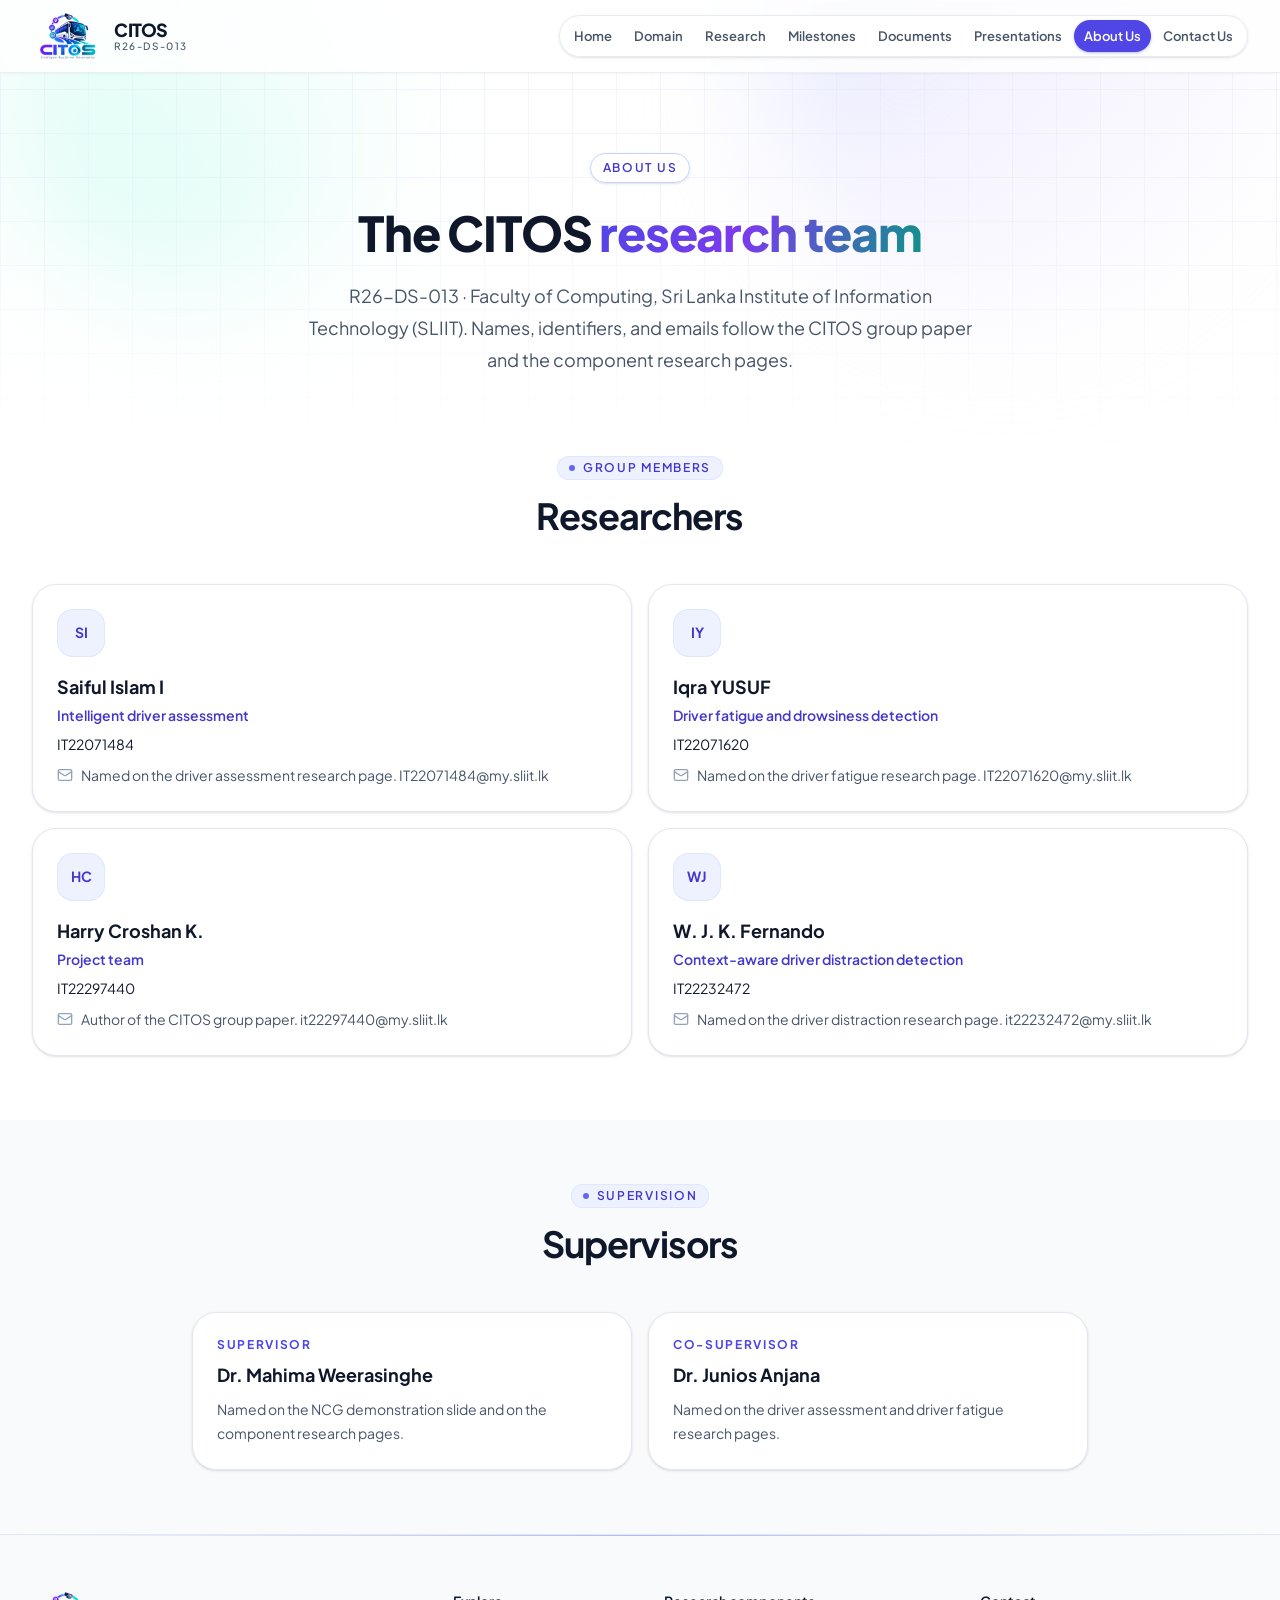
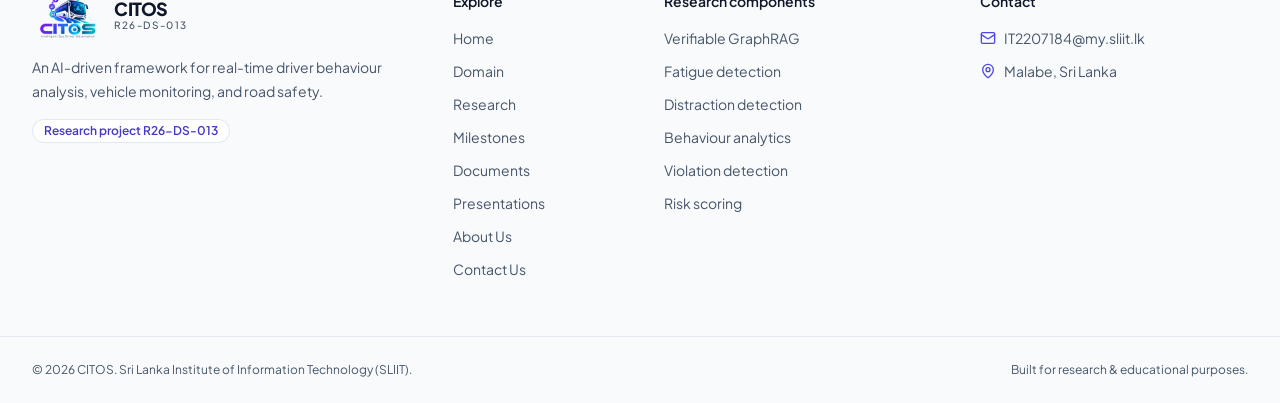
==== about.html @ db0ef795 "first commit" ====
<!doctype html>
<html lang="en">
<head>
  <meta charset="utf-8">
  <meta name="viewport" content="width=device-width, initial-scale=1">
  <title>About Us · CITOS</title>
  <meta name="description" content="The CITOS research team and supervisors at SLIIT Faculty of Computing.">
  <meta name="keywords" content="driver monitoring, GraphRAG, fatigue detection, driver distraction, traffic violation detection, road safety, Sri Lanka, SLIIT research">
  <meta property="og:title" content="CITOS">
  <meta property="og:description" content="An AI-driven framework for real-time driver behaviour analysis, vehicle monitoring, and road safety.">
  <meta property="og:type" content="website">
  <link rel="icon" href="assets/images/logo.svg" type="image/svg+xml">
  <link rel="apple-touch-icon" href="assets/images/logo.png">
  <link rel="preconnect" href="https://fonts.googleapis.com">
  <link rel="preconnect" href="https://fonts.gstatic.com" crossorigin>
  <link rel="stylesheet" href="https://fonts.googleapis.com/css2?family=Geist+Mono:wght@400;500&amp;family=Plus+Jakarta+Sans:wght@400;500;600;700;800&amp;display=swap">
  <link rel="stylesheet" href="css/styles.css">
</head>
<body>
<a href="#main" class="skip-link">Skip to content</a>
<header class="site-header">
  <div class="container site-header__bar">
    <a href="index.html" class="logo" aria-label="CITOS home">
      <img src="assets/images/logo.png" alt="" width="72" height="48">
      <span class="logo__text">
        <span class="logo__name">CITOS</span>
        <span class="logo__tagline">R26-DS-013</span>
      </span>
    </a>
    <nav aria-label="Primary">
      <ul class="nav-pills"><li><a href="index.html">Home</a></li><li><a href="domain.html">Domain</a></li><li><a href="research.html">Research</a></li><li><a href="milestones.html">Milestones</a></li><li><a href="documents.html">Documents</a></li><li><a href="presentations.html">Presentations</a></li><li><a href="about.html" aria-current="page">About Us</a></li><li><a href="contact.html">Contact Us</a></li></ul>
    </nav>
    <button type="button" class="menu-toggle" popovertarget="mobile-nav" aria-controls="mobile-nav" aria-label="Toggle menu">
      <svg class="icon icon-open" xmlns="http://www.w3.org/2000/svg" viewBox="0 0 24 24" fill="none" stroke="currentColor" stroke-width="2" stroke-linecap="round" stroke-linejoin="round" aria-hidden="true"><path d="M4 5h16"/><path d="M4 12h16"/><path d="M4 19h16"/></svg><svg class="icon icon-close" xmlns="http://www.w3.org/2000/svg" viewBox="0 0 24 24" fill="none" stroke="currentColor" stroke-width="2" stroke-linecap="round" stroke-linejoin="round" aria-hidden="true"><path d="M18 6 6 18"/><path d="m6 6 12 12"/></svg>
    </button>
  </div>
  <nav id="mobile-nav" class="mobile-nav" popover aria-label="Mobile">
    <ul class="container"><li><a href="index.html">Home</a></li><li><a href="domain.html">Domain</a></li><li><a href="research.html">Research</a></li><li><a href="milestones.html">Milestones</a></li><li><a href="documents.html">Documents</a></li><li><a href="presentations.html">Presentations</a></li><li><a href="about.html" aria-current="page">About Us</a></li><li><a href="contact.html">Contact Us</a></li></ul>
  </nav>
</header>
<main id="main">
<section class="page-hero">
  <div class="decor decor--fill bg-grid mask-fade-b"></div>
  <div class="decor blob page-hero__blob-right"></div>
  <div class="decor blob page-hero__blob-left"></div>
  <div class="page-hero__inner">
    <span class="badge badge--caps">About us</span>
    <h1>The CITOS <span class="text-gradient">research team</span></h1>
    <p>R26-DS-013 · Faculty of Computing, Sri Lanka Institute of Information Technology (SLIIT). Names, identifiers, and emails follow the CITOS group paper and the component research pages.</p>
    
  </div>
</section>

<section class="pb-16">
  <div class="container">
    <div class="section-heading section-heading--center"><span class="eyebrow">Group members</span><h2>Researchers</h2></div>
    <ul class="grid mt-12" style="--sm: 2; --gap: 1rem"><li class="card member lift">
          <span class="member__initials">SI</span>
          <h2 class="title-lg mt-4">Saiful Islam I</h2>
          <p class="member__role">Intelligent driver assessment</p>
          <p class="member__id">IT22071484</p>
          <p class="member__note"><svg class="icon" xmlns="http://www.w3.org/2000/svg" viewBox="0 0 24 24" fill="none" stroke="currentColor" stroke-width="2" stroke-linecap="round" stroke-linejoin="round" aria-hidden="true"><path d="m22 7-8.991 5.727a2 2 0 0 1-2.009 0L2 7"/><rect x="2" y="4" width="20" height="16" rx="2"/></svg><span>Named on the driver assessment research page. IT22071484@my.sliit.lk</span></p>
        </li><li class="card member lift">
          <span class="member__initials">IY</span>
          <h2 class="title-lg mt-4">Iqra YUSUF</h2>
          <p class="member__role">Driver fatigue and drowsiness detection</p>
          <p class="member__id">IT22071620</p>
          <p class="member__note"><svg class="icon" xmlns="http://www.w3.org/2000/svg" viewBox="0 0 24 24" fill="none" stroke="currentColor" stroke-width="2" stroke-linecap="round" stroke-linejoin="round" aria-hidden="true"><path d="m22 7-8.991 5.727a2 2 0 0 1-2.009 0L2 7"/><rect x="2" y="4" width="20" height="16" rx="2"/></svg><span>Named on the driver fatigue research page. IT22071620@my.sliit.lk</span></p>
        </li><li class="card member lift">
          <span class="member__initials">HC</span>
          <h2 class="title-lg mt-4">Harry Croshan K.</h2>
          <p class="member__role">Project team</p>
          <p class="member__id">IT22297440</p>
          <p class="member__note"><svg class="icon" xmlns="http://www.w3.org/2000/svg" viewBox="0 0 24 24" fill="none" stroke="currentColor" stroke-width="2" stroke-linecap="round" stroke-linejoin="round" aria-hidden="true"><path d="m22 7-8.991 5.727a2 2 0 0 1-2.009 0L2 7"/><rect x="2" y="4" width="20" height="16" rx="2"/></svg><span>Author of the CITOS group paper. it22297440@my.sliit.lk</span></p>
        </li><li class="card member lift">
          <span class="member__initials">WJ</span>
          <h2 class="title-lg mt-4">W. J. K. Fernando</h2>
          <p class="member__role">Context-aware driver distraction detection</p>
          <p class="member__id">IT22232472</p>
          <p class="member__note"><svg class="icon" xmlns="http://www.w3.org/2000/svg" viewBox="0 0 24 24" fill="none" stroke="currentColor" stroke-width="2" stroke-linecap="round" stroke-linejoin="round" aria-hidden="true"><path d="m22 7-8.991 5.727a2 2 0 0 1-2.009 0L2 7"/><rect x="2" y="4" width="20" height="16" rx="2"/></svg><span>Named on the driver distraction research page. it22232472@my.sliit.lk</span></p>
        </li></ul>
  </div>
</section>

<section class="section--sm section--surface">
  <div class="container">
    <div class="section-heading section-heading--center"><span class="eyebrow">Supervision</span><h2>Supervisors</h2></div>
    <ul class="grid mt-12" style="--md: 2; --gap: 1rem; max-inline-size: 56rem; margin-inline: auto"><li class="card lift" style="--pad: 1.5rem">
          <p class="overline">Supervisor</p>
          <h2 class="title-lg mt-2">Dr. Mahima Weerasinghe</h2>
          <p class="card__text">Named on the NCG demonstration slide and on the component research pages.</p>
        </li><li class="card lift" style="--pad: 1.5rem">
          <p class="overline">Co-supervisor</p>
          <h2 class="title-lg mt-2">Dr. Junios Anjana</h2>
          <p class="card__text">Named on the driver assessment and driver fatigue research pages.</p>
        </li></ul>
  </div>
</section>
</main>
<footer class="site-footer">
  <div class="container grid site-footer__grid" style="--md: 12">
    <div class="site-footer__about" style="--span-md: 4">
      <a href="index.html" class="logo" aria-label="CITOS home">
      <img src="assets/images/logo.png" alt="" width="72" height="48">
      <span class="logo__text">
        <span class="logo__name">CITOS</span>
        <span class="logo__tagline">R26-DS-013</span>
      </span>
    </a>
      <p>An AI-driven framework for real-time driver behaviour analysis, vehicle monitoring, and road safety.</p>
      <p class="project-tag">Research project R26-DS-013</p>
    </div>
    <div style="--span-md: 2">
      <h3>Explore</h3>
      <ul class="footer-links"><li><a href="index.html">Home</a></li><li><a href="domain.html">Domain</a></li><li><a href="research.html">Research</a></li><li><a href="milestones.html">Milestones</a></li><li><a href="documents.html">Documents</a></li><li><a href="presentations.html">Presentations</a></li><li><a href="about.html">About Us</a></li><li><a href="contact.html">Contact Us</a></li></ul>
    </div>
    <div style="--span-md: 3">
      <h3>Research components</h3>
      <ul class="footer-links"><li><a href="research.html#graphrag">Verifiable GraphRAG</a></li><li><a href="research.html#fatigue">Fatigue detection</a></li><li><a href="research.html#distraction">Distraction detection</a></li><li><a href="research.html#behaviour">Behaviour analytics</a></li><li><a href="research.html#traffic">Violation detection</a></li><li><a href="research.html#scoring">Risk scoring</a></li></ul>
    </div>
    <div style="--span-md: 3">
      <h3>Contact</h3>
      <ul class="footer-links">
        <li><svg class="icon" xmlns="http://www.w3.org/2000/svg" viewBox="0 0 24 24" fill="none" stroke="currentColor" stroke-width="2" stroke-linecap="round" stroke-linejoin="round" aria-hidden="true"><path d="m22 7-8.991 5.727a2 2 0 0 1-2.009 0L2 7"/><rect x="2" y="4" width="20" height="16" rx="2"/></svg><a href="mailto:IT2207184@my.sliit.lk">IT2207184@my.sliit.lk</a></li>
        <li><svg class="icon" xmlns="http://www.w3.org/2000/svg" viewBox="0 0 24 24" fill="none" stroke="currentColor" stroke-width="2" stroke-linecap="round" stroke-linejoin="round" aria-hidden="true"><path d="M20 10c0 4.993-5.539 10.193-7.399 11.799a1 1 0 0 1-1.202 0C9.539 20.193 4 14.993 4 10a8 8 0 0 1 16 0"/><circle cx="12" cy="10" r="3"/></svg><span>Malabe, Sri Lanka</span></li>
      </ul>
    </div>
  </div>
  <div class="site-footer__bottom">
    <div class="container">
      <p>© 2026 CITOS. Sri Lanka Institute of Information Technology (SLIIT).</p>
      <p>Built for research &amp; educational purposes.</p>
    </div>
  </div>
</footer>
</body>
</html>
---- css/styles.css ----
/*
 * CITOS — static site stylesheet.
 *
 * Plain modern CSS, no framework and no JavaScript:
 *   - cascade layers (@layer) keep reset, base, layout, components and utilities in order
 *   - design tokens live in custom properties on :root
 *   - native CSS nesting, :has(), :user-invalid, range media queries
 *   - the mobile menu is an HTML popover, the sticky header reacts to scrolling
 *     with a scroll-driven animation (animation-timeline: scroll())
 */

@layer reset, tokens, base, layout, components, utilities;

/*
 * Layout knobs set inline (style="--lg: 3"). Registered as non-inheriting so a
 * nested grid never picks up its parent's column count or span.
 */
@property --cols { syntax: "*"; inherits: false; }
@property --sm { syntax: "*"; inherits: false; }
@property --md { syntax: "*"; inherits: false; }
@property --lg { syntax: "*"; inherits: false; }
@property --span-md { syntax: "*"; inherits: false; }
@property --span-lg { syntax: "*"; inherits: false; }
@property --gap { syntax: "*"; inherits: false; }
@property --pad { syntax: "*"; inherits: false; }

/* ───────────────────────────── Reset ───────────────────────────── */
@layer reset {
  *,
  *::before,
  *::after {
    box-sizing: border-box;
    margin: 0;
    padding: 0;
    border: 0 solid;
  }

  html {
    -webkit-text-size-adjust: 100%;
    text-size-adjust: 100%;
    tab-size: 4;
  }

  img,
  svg,
  video {
    display: block;
    max-inline-size: 100%;
  }

  img {
    block-size: auto;
  }

  input,
  textarea,
  button,
  select {
    font: inherit;
    color: inherit;
    background: transparent;
  }

  button {
    cursor: pointer;
  }

  a {
    color: inherit;
    text-decoration: inherit;
  }

  ol,
  ul {
    list-style: none;
  }

  table {
    border-collapse: collapse;
  }

  h1,
  h2,
  h3,
  h4,
  h5,
  h6 {
    font-size: inherit;
    font-weight: inherit;
  }

  h1,
  h2,
  h3,
  h4,
  h5,
  h6,
  p {
    overflow-wrap: break-word;
  }

  b,
  strong {
    font-weight: 700;
  }
}

/* ───────────────────────────── Design tokens ───────────────────────────── */
@layer tokens {
  :root {
    color-scheme: light;

    --font-sans: "Plus Jakarta Sans", ui-sans-serif, system-ui, sans-serif;
    --font-mono: "Geist Mono", ui-monospace, SFMono-Regular, Menlo, monospace;

    /* Indigo primary */
    --brand-50: #eef2ff;
    --brand-100: #e0e7ff;
    --brand-200: #c7d2fe;
    --brand-300: #a5b4fc;
    --brand-400: #818cf8;
    --brand-500: #6366f1;
    --brand-600: #4f46e5;
    --brand-700: #4338ca;
    --brand-800: #3730a3;
    --brand-900: #312e81;

    /* Teal accent */
    --accent-50: #f0fdfa;
    --accent-100: #ccfbf1;
    --accent-200: #99f6e4;
    --accent-300: #5eead4;
    --accent-400: #2dd4bf;
    --accent-500: #14b8a6;
    --accent-600: #0d9488;
    --accent-700: #0f766e;

    --violet-50: #f5f3ff;
    --violet-100: #ede9fe;
    --violet-200: #ddd6fe;
    --violet-300: #c4b5fd;
    --violet-400: #a78bfa;
    --violet-500: #8b5cf6;
    --violet-600: #7c3aed;
    --violet-700: #6d28d9;

    --sky-50: #f0f9ff;
    --sky-100: #e0f2fe;
    --sky-200: #bae6fd;
    --sky-300: #7dd3fc;
    --sky-400: #38bdf8;
    --sky-700: #0369a1;

    --amber-50: #fffbeb;
    --amber-100: #fef3c7;
    --amber-200: #fde68a;
    --amber-300: #fcd34d;
    --amber-400: #fbbf24;
    --amber-500: #f59e0b;
    --amber-600: #d97706;
    --amber-700: #b45309;
    --amber-800: #92400e;
    --amber-900: #78350f;

    --rose-50: #fff1f2;
    --rose-100: #ffe4e6;
    --rose-200: #fecdd3;
    --rose-300: #fda4af;
    --rose-400: #fb7185;
    --rose-500: #f43f5e;
    --rose-600: #e11d48;
    --rose-700: #be123c;
    --rose-800: #9f1239;

    --emerald-50: #ecfdf5;
    --emerald-100: #d1fae5;
    --emerald-200: #a7f3d0;
    --emerald-500: #10b981;
    --emerald-600: #059669;
    --emerald-700: #047857;

    --slate-50: #f8fafc;
    --slate-100: #f1f5f9;
    --slate-200: #e2e8f0;
    --slate-300: #cbd5e1;
    --slate-400: #94a3b8;
    --slate-600: #475569;
    --slate-700: #334155;
    --slate-900: #0f172a;

    --ink: #0f172a;
    --muted: #475569;
    --surface: #f8fafc;
    --white: #ffffff;

    --gradient-text: linear-gradient(110deg, #4f46e5 0%, #7c3aed 45%, #0d9488 100%);
    --gradient-brand: linear-gradient(to bottom right, var(--brand-600), var(--violet-600));

    --radius-sm: 0.25rem;
    --radius-lg: 0.5rem;
    --radius-xl: 0.75rem;
    --radius-2xl: 1rem;
    --radius-3xl: 1.5rem;
    --radius-full: 9999px;

    --shadow-sm: 0 1px 3px 0 rgb(0 0 0 / 0.1), 0 1px 2px -1px rgb(0 0 0 / 0.1);
    --shadow-md: 0 4px 6px -1px rgb(0 0 0 / 0.1), 0 2px 4px -2px rgb(0 0 0 / 0.1);
    --shadow-lg: 0 10px 15px -3px rgb(0 0 0 / 0.1), 0 4px 6px -4px rgb(0 0 0 / 0.1);
    --shadow-xl: 0 20px 25px -5px rgb(0 0 0 / 0.1), 0 8px 10px -6px rgb(0 0 0 / 0.1);
    --shadow-brand: 0 10px 15px -3px rgb(79 70 229 / 0.3), 0 4px 6px -4px rgb(79 70 229 / 0.3);

    --ease-out: cubic-bezier(0.22, 1, 0.36, 1);
    --header-h: 4rem;
    --gutter: 1rem;

    @media (width >= 40rem) {
      --header-h: 4.5rem;
      --gutter: 1.5rem;
    }

    @media (width >= 64rem) {
      --gutter: 2rem;
    }
  }
}

/* ───────────────────────────── Base ───────────────────────────── */
@layer base {
  html {
    scroll-behavior: smooth;
    scroll-padding-top: 6rem;
    block-size: 100%;
  }

  body {
    min-block-size: 100%;
    display: flex;
    flex-direction: column;
    font-family: var(--font-sans);
    font-size: 1rem;
    line-height: 1.5;
    color: var(--ink);
    background: var(--white);
    -webkit-font-smoothing: antialiased;
    -moz-osx-font-smoothing: grayscale;
  }

  main {
    display: flex;
    flex: 1;
    flex-direction: column;
  }

  ::selection {
    background: var(--brand-200);
    color: var(--brand-900);
  }

  :focus-visible {
    outline: 2px solid var(--brand-500);
    outline-offset: 2px;
  }

  sup {
    font-size: 75%;
    line-height: 0;
    position: relative;
    vertical-align: baseline;
    inset-block-start: -0.5em;
  }

  .icon {
    flex-shrink: 0;
    inline-size: 1em;
    block-size: 1em;
  }
}

/* ───────────────────────────── Layout ───────────────────────────── */
@layer layout {
  .container {
    inline-size: 100%;
    max-inline-size: var(--max, 80rem);
    margin-inline: auto;
    padding-inline: var(--gutter);
  }

  .container--6xl { --max: 72rem; }
  .container--5xl { --max: 64rem; }
  .container--4xl { --max: 56rem; }

  .section {
    padding-block: 6rem;
  }

  .section--md {
    padding-block: 5rem;
  }

  .section--sm {
    padding-block: 4rem;
  }

  .section--surface {
    background: var(--surface);
  }

  .anchor {
    scroll-margin-top: 6rem;
  }

  /*
   * Responsive grid driven by custom properties, set where the grid is used:
   *   style="--sm: 2; --lg: 3; --gap: 1.5rem"
   * Children may set --span-md / --span-lg.
   */
  .grid {
    display: grid;
    gap: var(--gap, 1.5rem);
    grid-template-columns: repeat(var(--cols, 1), minmax(0, 1fr));

    @media (width >= 40rem) {
      grid-template-columns: repeat(var(--sm, var(--cols, 1)), minmax(0, 1fr));
    }

    @media (width >= 48rem) {
      grid-template-columns: repeat(var(--md, var(--sm, var(--cols, 1))), minmax(0, 1fr));

      > * {
        grid-column: span var(--span-md, 1);
      }
    }

    @media (width >= 64rem) {
      grid-template-columns: repeat(var(--lg, var(--md, var(--sm, var(--cols, 1)))), minmax(0, 1fr));

      > * {
        grid-column: span var(--span-lg, var(--span-md, 1));
      }
    }
  }

  .grid--center {
    align-items: center;
  }

  .grid--start {
    align-items: start;
  }

  .cluster {
    display: flex;
    flex-wrap: wrap;
    gap: var(--gap, 0.5rem);
  }

  .cluster--center {
    justify-content: center;
  }

  .stack > * + * {
    margin-block-start: var(--space, 0.75rem);
  }
}

/* ───────────────────────────── Components ───────────────────────────── */
@layer components {
  /* Skip link ------------------------------------------------------- */
  .skip-link {
    position: absolute;
    inset-inline-start: -9999px;

    &:focus {
      position: fixed;
      inset-inline-start: 1rem;
      inset-block-start: 1rem;
      z-index: 60;
      padding: 0.5rem 1rem;
      border-radius: var(--radius-lg);
      background: var(--white);
      box-shadow: var(--shadow-lg);
    }
  }

  /* Text gradient --------------------------------------------------- */
  .text-gradient {
    background-image: var(--gradient-text);
    -webkit-background-clip: text;
    background-clip: text;
    color: transparent;
  }

  /* Decorative backgrounds ----------------------------------------- */
  .bg-grid {
    background-image:
      linear-gradient(to right, rgb(99 102 241 / 0.07) 1px, transparent 1px),
      linear-gradient(to bottom, rgb(99 102 241 / 0.07) 1px, transparent 1px);
    background-size: 44px 44px;
  }

  .bg-dots {
    background-image: radial-gradient(rgb(99 102 241 / 0.18) 1px, transparent 1px);
    background-size: 22px 22px;
  }

  .mask-fade-b {
    mask-image: linear-gradient(to bottom, black 40%, transparent 100%);
  }

  .decor {
    position: absolute;
    z-index: -1;
    pointer-events: none;
  }

  .decor--fill {
    inset: 0;
  }

  .blob {
    border-radius: var(--radius-full);
    filter: blur(64px);
  }

  /* Header ---------------------------------------------------------- */
  .site-header {
    position: sticky;
    inset-block-start: 0;
    z-index: 50;
    border-block-end: 1px solid rgb(226 232 240 / 0.7);
    background: rgb(255 255 255 / 0.8);
    box-shadow: 0 1px 3px 0 rgb(15 23 42 / 0.03), 0 1px 2px -1px rgb(15 23 42 / 0.03);
    backdrop-filter: blur(24px);
    -webkit-backdrop-filter: blur(24px);

    /* Transparent at the top of the page, frosted once the page scrolls. */
    @supports (animation-timeline: scroll()) {
      animation: header-frost linear both;
      animation-timeline: scroll(root block);
      animation-range: 0 8px;
    }

    /* Always frosted while the mobile menu is open. */
    &:has(.mobile-nav:popover-open) {
      animation: none;
    }
  }

  @keyframes header-frost {
    from {
      border-block-end-color: transparent;
      background: rgb(255 255 255 / 0);
      box-shadow: none;
      backdrop-filter: none;
    }
  }

  .site-header__bar {
    display: flex;
    align-items: center;
    justify-content: space-between;
    block-size: var(--header-h);
  }

  .logo {
    display: flex;
    align-items: center;
    gap: 0.625rem;

    img {
      inline-size: 4.5rem;
      block-size: 3rem;
      object-fit: contain;
      transition: transform 150ms;
    }

    &:hover img {
      transform: scale(1.05);
    }
  }

  .logo__text {
    display: flex;
    flex-direction: column;
    line-height: 1;
  }

  .logo__name {
    font-size: 1.125rem;
    font-weight: 800;
    letter-spacing: -0.025em;
  }

  .logo__tagline {
    display: none;
    margin-block-start: 0.125rem;
    font-size: 10px;
    font-weight: 500;
    text-transform: uppercase;
    letter-spacing: 0.16em;
    color: var(--muted);

    @media (width >= 40rem) {
      display: block;
    }
  }

  .nav-pills {
    display: none;

    @media (width >= 80rem) {
      display: flex;
      align-items: center;
      gap: 0.125rem;
      padding: 0.25rem;
      border: 1px solid rgb(226 232 240 / 0.8);
      border-radius: var(--radius-full);
      background: rgb(255 255 255 / 0.7);
      box-shadow: var(--shadow-sm);
      backdrop-filter: blur(8px);
    }

    a {
      display: block;
      padding: 0.375rem 0.625rem;
      border-radius: var(--radius-full);
      font-size: 13px;
      line-height: 1.25rem;
      font-weight: 600;
      color: var(--slate-600);
      transition: background-color 300ms, color 300ms, box-shadow 300ms;

      &:hover {
        background: var(--brand-50);
        color: var(--brand-700);
      }

      &[aria-current="page"] {
        background: var(--brand-600);
        color: var(--white);
        box-shadow: 0 1px 3px 0 rgb(79 70 229 / 0.3), 0 1px 2px -1px rgb(79 70 229 / 0.3);
      }
    }
  }

  .menu-toggle {
    display: grid;
    place-items: center;
    inline-size: 2.5rem;
    block-size: 2.5rem;
    border: 1px solid var(--slate-200);
    border-radius: var(--radius-xl);
    background: var(--white);
    color: var(--slate-700);
    font-size: 1.25rem;

    @media (width >= 80rem) {
      display: none;
    }

    .icon-close {
      display: none;
    }
  }

  .site-header:has(.mobile-nav:popover-open) .menu-toggle {
    .icon-open {
      display: none;
    }

    .icon-close {
      display: block;
    }
  }

  /* The mobile menu is a native popover anchored under the header bar. */
  .mobile-nav {
    position: fixed;
    inset: var(--header-h) 0 auto;
    inline-size: 100%;
    max-inline-size: none;
    margin: 0;
    border-block-start: 1px solid rgb(226 232 240 / 0.7);
    border-block-end: 1px solid var(--slate-200);
    background: var(--white);
    box-shadow: var(--shadow-sm);
    opacity: 1;
    translate: 0 0;
    transition:
      opacity 200ms,
      translate 200ms var(--ease-out),
      display 200ms allow-discrete,
      overlay 200ms allow-discrete;

    &:not(:popover-open) {
      opacity: 0;
      translate: 0 -0.5rem;
    }

    @starting-style {
      &:popover-open {
        opacity: 0;
        translate: 0 -0.5rem;
      }
    }

    &::backdrop {
      background: transparent;
    }

    ul {
      display: flex;
      flex-direction: column;
      gap: 0.25rem;
      padding-block: 0.75rem;
    }

    a {
      display: block;
      padding: 0.75rem 1rem;
      border-radius: var(--radius-xl);
      font-weight: 600;
      color: var(--slate-700);

      &:hover {
        background: var(--slate-50);
      }

      &[aria-current="page"] {
        background: var(--brand-50);
        color: var(--brand-700);
      }
    }

    @media (width >= 80rem) {
      display: none;
    }
  }

  /* Buttons --------------------------------------------------------- */
  .btn {
    display: inline-flex;
    flex-shrink: 0;
    align-items: center;
    justify-content: center;
    gap: 0.5rem;
    padding: 0.5rem 1rem;
    border-radius: var(--radius-full);
    font-size: 0.875rem;
    line-height: 1.25rem;
    font-weight: 600;
    transition:
      color 150ms,
      background-color 150ms,
      border-color 150ms,
      box-shadow 150ms,
      translate 150ms;

    .icon {
      font-size: 1rem;
    }
  }

  .btn--md {
    padding: 0.625rem 1.25rem;
  }

  .btn--lg {
    padding: 0.75rem 1.5rem;
  }

  .btn--lift:hover {
    translate: 0 -0.125rem;
  }

  .btn--dark {
    background: var(--ink);
    color: var(--white);

    &:hover {
      background: var(--brand-700);
    }
  }

  .btn--primary {
    background: var(--brand-600);
    color: var(--white);
    box-shadow: var(--shadow-brand);

    &:hover {
      background: var(--brand-700);
    }
  }

  .btn--outline {
    border: 1px solid var(--slate-200);
    background: var(--white);
    color: var(--ink);
    box-shadow: var(--shadow-sm);

    &:hover {
      border-color: var(--brand-300);
      color: var(--brand-700);
    }
  }

  .btn--white {
    background: var(--white);
    color: var(--brand-700);
    box-shadow: var(--shadow-lg);
  }

  .btn--ghost-white {
    border: 1px solid rgb(255 255 255 / 0.4);
    color: var(--white);

    &:hover {
      background: rgb(255 255 255 / 0.1);
    }
  }

  .link-arrow {
    display: inline-flex;
    align-items: center;
    gap: 0.5rem;
    font-size: 0.875rem;
    font-weight: 600;
    color: var(--brand-700);

    &:hover {
      color: var(--brand-800);
    }
  }

  /* Badges, chips and tags ------------------------------------------ */
  .badge {
    display: inline-flex;
    align-items: center;
    gap: 0.5rem;
    padding: 0.375rem 0.75rem;
    border: 1px solid var(--brand-200);
    border-radius: var(--radius-full);
    background: rgb(255 255 255 / 0.8);
    box-shadow: var(--shadow-sm);
    backdrop-filter: blur(8px);
    font-size: 0.75rem;
    line-height: 1rem;
    font-weight: 600;
    color: var(--brand-700);

    .icon {
      font-size: 0.875rem;
    }
  }

  .badge--caps {
    text-transform: uppercase;
    letter-spacing: 0.14em;
  }

  .eyebrow {
    display: inline-flex;
    align-items: center;
    gap: 0.5rem;
    padding: 0.25rem 0.75rem;
    border-radius: var(--radius-full);
    background: var(--brand-50);
    box-shadow: inset 0 0 0 1px var(--brand-100);
    font-size: 0.75rem;
    line-height: 1rem;
    font-weight: 600;
    text-transform: uppercase;
    letter-spacing: 0.14em;
    color: var(--brand-700);

    &::before {
      content: "";
      inline-size: 0.375rem;
      block-size: 0.375rem;
      border-radius: var(--radius-full);
      background: var(--brand-500);
    }
  }

  /* Tone palettes: set --tone-* once, every chip/icon below reuses them. */
  .tone-brand  { --tone-50: var(--brand-50);  --tone-100: var(--brand-100);  --tone-200: var(--brand-200);  --tone-hover: var(--brand-300);  --tone-glow: rgb(129 140 248 / 0.25); --tone-700: var(--brand-700);  --tone-chip: var(--brand-700); }
  .tone-accent { --tone-50: var(--accent-50); --tone-100: var(--accent-100); --tone-200: var(--accent-200); --tone-hover: var(--accent-400); --tone-glow: rgb(45 212 191 / 0.25);  --tone-700: var(--accent-700); --tone-chip: var(--accent-700); }
  .tone-violet { --tone-50: var(--violet-50); --tone-100: var(--violet-100); --tone-200: var(--violet-200); --tone-hover: var(--violet-300); --tone-glow: rgb(167 139 250 / 0.25); --tone-700: var(--violet-700); --tone-chip: var(--violet-700); }
  .tone-sky    { --tone-50: var(--sky-50);    --tone-100: var(--sky-100);    --tone-200: var(--sky-200);    --tone-hover: var(--sky-300);    --tone-glow: rgb(56 189 248 / 0.25);  --tone-700: var(--sky-700);    --tone-chip: var(--sky-700); }
  .tone-amber  { --tone-50: var(--amber-50);  --tone-100: var(--amber-100);  --tone-200: var(--amber-200);  --tone-hover: var(--amber-300);  --tone-glow: rgb(251 191 36 / 0.25);  --tone-700: var(--amber-700);  --tone-chip: var(--amber-800); }
  .tone-rose   { --tone-50: var(--rose-50);   --tone-100: var(--rose-100);   --tone-200: var(--rose-200);   --tone-hover: var(--rose-300);   --tone-glow: rgb(251 113 133 / 0.25); --tone-700: var(--rose-700);   --tone-chip: var(--rose-700); }

  .tone-icon {
    display: grid;
    flex-shrink: 0;
    place-items: center;
    inline-size: var(--size, 3rem);
    block-size: var(--size, 3rem);
    border-radius: var(--radius-2xl);
    background: var(--tone-100, var(--brand-100));
    color: var(--tone-700, var(--brand-700));
    font-size: calc(var(--size, 3rem) / 2);
  }

  .tone-icon--round {
    border-radius: var(--radius-full);
  }

  .chip {
    display: inline-block;
    padding: 0.25rem 0.625rem;
    border-radius: var(--radius-full);
    background: var(--tone-50, var(--brand-50));
    box-shadow: inset 0 0 0 1px var(--tone-200, var(--brand-200));
    font-size: 11px;
    line-height: 1rem;
    font-weight: 600;
    color: var(--tone-chip, var(--brand-700));
  }

  .chip--md {
    padding: 0.25rem 0.75rem;
    font-size: 0.75rem;
  }

  .pill {
    padding: 0.25rem 0.625rem;
    border-radius: var(--radius-full);
    font-size: 11px;
    line-height: 1rem;
    font-weight: 600;
    white-space: nowrap;
  }

  .pill--slate {
    background: var(--slate-100);
    color: var(--slate-600);
  }

  .pill--violet {
    background: var(--violet-50);
    color: var(--violet-700);
  }

  .num {
    display: grid;
    flex-shrink: 0;
    place-items: center;
    inline-size: var(--size, 1.75rem);
    block-size: var(--size, 1.75rem);
    border-radius: var(--radius-full);
    background: var(--brand-50);
    box-shadow: inset 0 0 0 1px var(--brand-100);
    font-size: 0.75rem;
    font-weight: 700;
    color: var(--brand-700);
  }

  .num--gradient {
    --size: 2.75rem;
    position: relative;
    z-index: 1;
    border-radius: var(--radius-xl);
    background: var(--gradient-brand);
    box-shadow: 0 4px 6px -1px rgb(79 70 229 / 0.3), 0 2px 4px -2px rgb(79 70 229 / 0.3);
    font-size: 0.875rem;
    color: var(--white);
  }

  /* Headings -------------------------------------------------------- */
  .section-heading {
    display: flex;
    flex-direction: column;
    align-items: flex-start;
    gap: 1rem;
    max-inline-size: 48rem;

    h2 {
      font-size: 1.875rem;
      line-height: 2.25rem;
      font-weight: 700;
      letter-spacing: -0.025em;

      @media (width >= 40rem) {
        font-size: 2.25rem;
        line-height: 2.5rem;
      }
    }

    p {
      font-size: 1rem;
      line-height: 1.75rem;
      color: var(--muted);

      @media (width >= 40rem) {
        font-size: 1.125rem;
      }
    }
  }

  .section-heading--center {
    align-items: center;
    margin-inline: auto;
    text-align: center;
  }

  .title-2xl {
    font-size: 1.5rem;
    line-height: 2rem;
    font-weight: 700;
    letter-spacing: -0.025em;
  }

  .title-xl {
    font-size: 1.25rem;
    line-height: 1.75rem;
    font-weight: 700;
  }

  .title-lg {
    font-size: 1.125rem;
    line-height: 1.75rem;
    font-weight: 700;
  }

  .title-icon {
    display: flex;
    align-items: center;
    gap: 0.5rem;

    .icon {
      color: var(--brand-600);
    }
  }

  /* Page hero ------------------------------------------------------- */
  .page-hero {
    position: relative;
    isolation: isolate;
    overflow: hidden;
    margin-block-start: calc(var(--header-h) * -1);
    padding-block-start: var(--header-h);
  }

  .page-hero__inner {
    max-inline-size: 56rem;
    margin-inline: auto;
    padding: 4rem var(--gutter);
    text-align: center;
    animation: fade-up 0.7s var(--ease-out) both;

    @media (width >= 64rem) {
      padding-block: 5rem;
    }

    h1 {
      margin-block-start: 1.5rem;
      font-size: 2.25rem;
      line-height: 2.5rem;
      font-weight: 800;
      letter-spacing: -0.025em;

      @media (width >= 40rem) {
        font-size: 3rem;
        line-height: 1.1;
      }
    }

    > p {
      max-inline-size: 42rem;
      margin: 1.25rem auto 0;
      font-size: 1.125rem;
      line-height: 2rem;
      color: var(--muted);
    }
  }

  .page-hero__blob-right {
    inset-block-start: -12rem;
    inset-inline-end: 0;
    inline-size: 32rem;
    block-size: 32rem;
    background: linear-gradient(to bottom right, rgb(199 210 254 / 0.7), rgb(237 233 254 / 0.5), transparent);
  }

  .page-hero__blob-left {
    inset-block-start: -6rem;
    inset-inline-start: 0;
    inline-size: 24rem;
    block-size: 24rem;
    background: linear-gradient(to top right, rgb(204 251 241 / 0.8), transparent);
  }

  .nav-chips {
    margin-block-start: 2.5rem;

    a {
      display: inline-flex;
      align-items: center;
      gap: 0.5rem;
      padding: 0.5rem 1rem;
      border: 1px solid var(--slate-200);
      border-radius: var(--radius-full);
      background: var(--white);
      box-shadow: var(--shadow-sm);
      font-size: 0.875rem;
      font-weight: 600;
      color: var(--slate-700);
      transition: translate 150ms, border-color 150ms, color 150ms;

      &:hover {
        translate: 0 -0.125rem;
        border-color: var(--brand-300);
        color: var(--brand-700);
      }

      .tone-icon {
        --size: 1.5rem;
        border-radius: var(--radius-full);
        font-size: 0.875rem;
      }
    }
  }

  .nav-chips--sm {
    margin-block-start: 2rem;

    a {
      padding: 0.375rem 0.875rem;
      font-size: 0.75rem;
    }
  }

  .meta-line {
    display: flex;
    flex-wrap: wrap;
    justify-content: center;
    gap: 0.5rem 1.5rem;
    max-inline-size: 42rem;
    margin: 2rem auto 0;
    font-size: 0.875rem;
    color: var(--muted);

    span {
      display: inline-flex;
      align-items: center;
      gap: 0.375rem;
    }

    .icon {
      color: var(--brand-600);
    }
  }

  /* Home hero ------------------------------------------------------- */
  .home-hero__blob {
    inset-block-start: -10rem;
    inset-inline-start: 50%;
    translate: -50% 0;
    inline-size: 38rem;
    block-size: 38rem;
    background: linear-gradient(to bottom right, rgb(199 210 254 / 0.7), rgb(237 233 254 / 0.6), rgb(204 251 241 / 0.7));
  }

  .home-hero__grid {
    gap: 4rem;
    padding-block: 3.5rem 5rem;

    @media (width >= 64rem) {
      gap: 3rem;
      padding-block: 5rem 7rem;
    }
  }

  .home-hero__copy {
    animation: fade-up 0.7s var(--ease-out) both;

    h1 {
      margin-block-start: 1.5rem;
      font-size: 2.25rem;
      line-height: 1.1;
      font-weight: 800;
      letter-spacing: -0.025em;

      @media (width >= 40rem) {
        font-size: 3rem;
      }
    }

    > p {
      max-inline-size: 36rem;
      margin-block-start: 1.5rem;
      font-size: 1.125rem;
      line-height: 2rem;
      color: var(--muted);
    }
  }

  .home-hero__visual {
    animation: fade-up 0.7s var(--ease-out) 150ms both;
  }

  .stats {
    max-inline-size: 36rem;
    margin-block-start: 3rem;

    > div {
      padding: 1rem;
      border: 1px solid rgb(226 232 240 / 0.8);
      border-radius: var(--radius-2xl);
      background: rgb(255 255 255 / 0.7);
      backdrop-filter: blur(8px);
    }

    dt {
      font-size: 0.75rem;
      line-height: 1rem;
      font-weight: 500;
      color: var(--muted);
    }

    dd {
      margin-block-start: 0.5rem;
      font-size: 1.5rem;
      line-height: 2rem;
      font-weight: 800;
    }
  }

  /* Hero visual (decorative dashboard mock) ------------------------- */
  .hero-visual {
    position: relative;
    inline-size: 100%;
    max-inline-size: 32rem;
    margin-inline: auto;

    @media (width >= 64rem) {
      max-inline-size: none;
    }
  }

  .hero-visual__glow {
    inset: -1.5rem;
    border-radius: 2.5rem;
    background: linear-gradient(to top right, rgb(199 210 254 / 0.6), rgb(221 214 254 / 0.4), rgb(153 246 228 / 0.6));
    filter: blur(40px);
  }

  .dash-card {
    padding: 1.25rem;
    border: 1px solid rgb(255 255 255 / 0.7);
    border-radius: var(--radius-3xl);
    background: rgb(255 255 255 / 0.9);
    box-shadow:
      0 0 0 1px rgb(15 23 42 / 0.05),
      0 25px 50px -12px rgb(49 46 129 / 0.1);
    backdrop-filter: blur(8px);

    @media (width >= 40rem) {
      padding: 1.5rem;
    }
  }

  .dash-card__head {
    display: flex;
    align-items: center;
    justify-content: space-between;
  }

  .kicker {
    font-size: 0.75rem;
    line-height: 1rem;
    font-weight: 600;
    text-transform: uppercase;
    letter-spacing: 0.05em;
    color: var(--muted);
  }

  .live-pill {
    display: inline-flex;
    align-items: center;
    gap: 0.375rem;
    padding: 0.25rem 0.75rem;
    border-radius: var(--radius-full);
    background: var(--emerald-50);
    box-shadow: inset 0 0 0 1px var(--emerald-200);
    font-size: 0.75rem;
    font-weight: 600;
    color: var(--emerald-700);

    &::before {
      content: "";
      inline-size: 0.5rem;
      block-size: 0.5rem;
      border-radius: var(--radius-full);
      background: var(--emerald-500);
      animation: pulse-soft 2.4s ease-in-out infinite;
    }
  }

  .dash-card__body {
    display: grid;
    grid-template-columns: auto 1fr;
    align-items: center;
    gap: 1.25rem;
    margin-block-start: 1.25rem;
  }

  .score-ring {
    position: relative;
    display: grid;
    place-items: center;
    inline-size: 7rem;
    block-size: 7rem;

    svg {
      inline-size: 100%;
      block-size: 100%;
      rotate: -90deg;
    }

    div {
      position: absolute;
      text-align: center;
    }

    strong {
      display: block;
      font-size: 1.875rem;
      line-height: 2.25rem;
      font-weight: 800;
    }

    span {
      font-size: 10px;
      font-weight: 600;
      text-transform: uppercase;
      letter-spacing: 0.05em;
      color: var(--muted);
    }
  }

  .meters {
    display: grid;
    gap: 0.75rem;
  }

  .meter__label {
    display: flex;
    align-items: center;
    justify-content: space-between;
    font-size: 0.75rem;
    font-weight: 600;

    span:first-child {
      display: flex;
      align-items: center;
      gap: 0.375rem;
      color: var(--slate-700);
    }

    .icon {
      font-size: 0.875rem;
      color: var(--meter-text);
    }

    span:last-child {
      color: var(--meter-text);
    }
  }

  .meter__track {
    block-size: 0.5rem;
    margin-block-start: 0.375rem;
    overflow: hidden;
    border-radius: var(--radius-full);
    background: var(--slate-100);

    span {
      display: block;
      inline-size: var(--value);
      block-size: 100%;
      border-radius: var(--radius-full);
      background: var(--meter-bar);
    }
  }

  .meter--accent { --meter-bar: var(--accent-500); --meter-text: var(--accent-700); }
  .meter--violet { --meter-bar: var(--violet-500); --meter-text: var(--violet-700); }
  .meter--amber  { --meter-bar: var(--amber-500);  --meter-text: var(--amber-700); }

  .bars {
    display: flex;
    align-items: flex-end;
    gap: 0.25rem;
    block-size: 4rem;
    margin-block-start: 1.25rem;

    span {
      flex: 1;
      block-size: var(--h);
      border-start-start-radius: var(--radius-sm);
      border-start-end-radius: var(--radius-sm);
      background: linear-gradient(to top, var(--brand-200), rgb(99 102 241 / 0.8));
    }
  }

  .bars-caption {
    margin-block-start: 0.5rem;
    font-size: 11px;
    font-weight: 500;
    color: var(--muted);
  }

  .chat-card {
    position: absolute;
    inset-block-end: -2.5rem;
    inset-inline-start: -1rem;
    inline-size: 78%;
    padding: 1rem;
    border: 1px solid rgb(255 255 255 / 0.7);
    border-radius: var(--radius-2xl);
    background: var(--white);
    box-shadow:
      0 0 0 1px rgb(15 23 42 / 0.05),
      0 20px 25px -5px rgb(49 46 129 / 0.1),
      0 8px 10px -6px rgb(49 46 129 / 0.1);
    animation: float 7s ease-in-out infinite;

    @media (width >= 40rem) {
      inset-inline-start: -2.5rem;
    }
  }

  .chat-card__title {
    display: flex;
    align-items: center;
    gap: 0.5rem;
    font-size: 0.75rem;
    font-weight: 600;
    color: var(--brand-700);

    .icon {
      font-size: 1rem;
    }
  }

  .bubble {
    margin-block-start: 0.5rem;
    padding: 0.5rem 0.75rem;
    border-radius: var(--radius-xl);
    font-size: 0.75rem;
    line-height: 1rem;
  }

  .bubble--user {
    border-start-start-radius: 0.125rem;
    background: var(--slate-100);
    color: var(--slate-700);
  }

  .bubble--bot {
    border-start-end-radius: 0.125rem;
    background: var(--gradient-brand);
    line-height: 1.25rem;
    color: var(--white);
  }

  .chat-tags {
    display: flex;
    flex-wrap: wrap;
    gap: 0.375rem;
    margin-block-start: 0.5rem;

    span {
      display: inline-flex;
      align-items: center;
      gap: 0.25rem;
      padding: 0.125rem 0.5rem;
      border-radius: var(--radius-full);
      font-size: 10px;
      font-weight: 600;
    }

    .icon {
      font-size: 0.75rem;
    }
  }

  .chat-tags__ok {
    background: var(--emerald-50);
    color: var(--emerald-700);
  }

  .chat-tags__cite {
    background: var(--brand-50);
    color: var(--brand-700);
  }

  /* Cards ----------------------------------------------------------- */
  .card {
    position: relative;
    padding: var(--pad, 1.75rem);
    border: 1px solid var(--slate-200);
    border-radius: var(--radius-3xl);
    background: var(--white);
    box-shadow: var(--shadow-sm);
  }

  .card--2xl {
    border-radius: var(--radius-2xl);
  }

  .card--brand-border {
    border-color: var(--brand-200);
  }

  .card__text {
    margin-block-start: 0.5rem;
    font-size: 0.875rem;
    line-height: 1.5rem;
    color: var(--muted);
  }

  .module-card {
    display: flex;
    flex-direction: column;
    overflow: hidden;
    transition: translate 300ms, box-shadow 300ms, border-color 300ms;

    &:hover {
      translate: 0 -0.25rem;
      border-color: var(--tone-hover);
      box-shadow: 0 20px 25px -5px rgb(15 23 42 / 0.05), 0 8px 10px -6px rgb(15 23 42 / 0.05);
    }

    &::before {
      content: "";
      position: absolute;
      inset-block-start: -4rem;
      inset-inline-end: -4rem;
      inline-size: 10rem;
      block-size: 10rem;
      border-radius: var(--radius-full);
      background: linear-gradient(to bottom right, var(--tone-glow), transparent);
      filter: blur(40px);
      opacity: 0;
      transition: opacity 300ms;
      pointer-events: none;
    }

    &:hover::before {
      opacity: 1;
    }

    h3 {
      margin-block-start: 1.25rem;
    }

    .card__text {
      flex: 1;
    }

    .cluster {
      --gap: 0.375rem;
      margin-block-start: 1.25rem;
    }
  }

  .more {
    display: inline-flex;
    align-items: center;
    gap: 0.25rem;
    margin-block-start: 1.5rem;
    font-size: 0.875rem;
    font-weight: 600;
    color: var(--brand-700);

    .icon {
      font-size: 1rem;
      transition: translate 150ms;
    }
  }

  a:hover .more .icon {
    translate: 0.25rem 0;
  }

  .layer-card {
    .layer-card__num {
      position: absolute;
      inset-block-start: 1.5rem;
      inset-inline-end: 1.5rem;
      font-size: 3rem;
      line-height: 1;
      font-weight: 800;
      color: var(--slate-100);
    }

    .soft-icon {
      position: relative;
    }

    h3 {
      position: relative;
      margin-block-start: 1.25rem;
    }

    p {
      position: relative;
    }
  }

  .soft-icon {
    display: grid;
    flex-shrink: 0;
    place-items: center;
    inline-size: var(--size, 3rem);
    block-size: var(--size, 3rem);
    border-radius: var(--radius-2xl);
    background: linear-gradient(to bottom right, var(--brand-50), var(--accent-50));
    box-shadow: inset 0 0 0 1px var(--brand-100);
    color: var(--brand-700);
    font-size: calc(var(--size, 3rem) / 2);
  }

  .gradient-icon {
    display: grid;
    flex-shrink: 0;
    place-items: center;
    inline-size: var(--size, 3rem);
    block-size: var(--size, 3rem);
    border-radius: var(--radius-2xl);
    background: var(--gradient-brand);
    color: var(--white);
    font-size: calc(var(--size, 3rem) / 2);
  }

  /* Pipeline timeline (home) --------------------------------------- */
  .spotlight__aside {
    @media (width >= 64rem) {
      position: sticky;
      inset-block-start: 7rem;
    }

    .btn {
      margin-block-start: 2rem;
    }
  }

  .timeline {
    position: relative;
    display: grid;
    gap: 1rem;

    &::before {
      content: "";
      position: absolute;
      inset-block: 1.5rem;
      inset-inline-start: 1.4rem;
      inline-size: 1px;
      background: linear-gradient(to bottom, var(--brand-300), var(--violet-300), var(--accent-300));
    }

    li {
      position: relative;
      display: flex;
      gap: 1.25rem;
      padding: 1.25rem;
      border: 1px solid var(--slate-200);
      border-radius: var(--radius-2xl);
      background: rgb(255 255 255 / 0.9);
      box-shadow: var(--shadow-sm);
      backdrop-filter: blur(8px);
      transition: border-color 150ms, box-shadow 150ms;

      &:hover {
        border-color: var(--brand-200);
        box-shadow: var(--shadow-md);
      }
    }

    h3 {
      font-weight: 700;
    }
  }

  /* CTA ------------------------------------------------------------- */
  .cta {
    position: relative;
    overflow: hidden;
    padding: 4rem 1.5rem;
    border-radius: 2rem;
    background: linear-gradient(to bottom right, var(--brand-600), var(--violet-600), var(--accent-600));
    box-shadow: 0 25px 50px -12px rgb(79 70 229 / 0.2);
    text-align: center;
    color: var(--white);

    @media (width >= 40rem) {
      padding-inline: 4rem;
    }

    .bg-grid {
      position: absolute;
      inset: 0;
      opacity: 0.2;
      filter: invert(1);
    }
  }

  .cta__inner {
    position: relative;
    max-inline-size: 42rem;
    margin-inline: auto;

    > .icon {
      margin-inline: auto;
      font-size: 2.5rem;
      color: rgb(255 255 255 / 0.8);
    }

    h2 {
      margin-block-start: 1.25rem;
      font-size: 1.875rem;
      line-height: 2.25rem;
      font-weight: 700;
      letter-spacing: -0.025em;

      @media (width >= 40rem) {
        font-size: 2.25rem;
        line-height: 2.5rem;
      }
    }

    p {
      margin-block-start: 1rem;
      line-height: 1.75rem;
      color: rgb(255 255 255 / 0.85);
    }

    .cluster {
      --gap: 0.75rem;
      margin-block-start: 2rem;
    }
  }

  /* Research modules ------------------------------------------------ */
  .component-label {
    display: flex;
    align-items: center;
    gap: 0.75rem;
  }

  .part-label {
    font-size: 0.875rem;
    font-weight: 700;
    text-transform: uppercase;
    letter-spacing: 0.14em;
    color: var(--muted);
  }

  .module__title {
    margin-block-start: 1.5rem;
    font-size: 1.5rem;
    line-height: 2rem;
    font-weight: 700;
    letter-spacing: -0.025em;

    @media (width >= 40rem) {
      font-size: 1.875rem;
      line-height: 2.25rem;
    }
  }

  .lead {
    margin-block-start: 1rem;
    line-height: 1.75rem;
    color: var(--muted);
  }

  .callout {
    padding: 1.25rem;
    border: 1px solid;
    border-radius: var(--radius-2xl);
  }

  .callout--lg {
    padding: 1.5rem;
    border-radius: var(--radius-3xl);
  }

  .callout--xl {
    padding: 1.75rem;
    border-radius: var(--radius-3xl);
  }

  .callout__title {
    display: flex;
    align-items: center;
    gap: 0.5rem;
    font-size: 0.875rem;
    font-weight: 700;
  }

  .callout__title--base {
    font-size: 1rem;
  }

  .callout__text {
    margin-block-start: 0.5rem;
    font-size: 0.875rem;
    line-height: 1.5rem;
  }

  .callout--amber {
    border-color: var(--amber-200);
    background: rgb(255 251 235 / 0.7);
    color: var(--amber-900);

    .callout__text {
      color: rgb(120 53 15 / 0.8);
    }
  }

  .callout--amber-soft {
    background: rgb(255 251 235 / 0.6);
  }

  .callout--accent {
    border-color: var(--accent-200);
    background: var(--accent-50);
    color: var(--accent-700);

    .callout__text {
      color: rgb(15 118 110 / 0.9);
    }
  }

  .callout--gradient {
    border: 0;
    background: var(--gradient-brand);
    box-shadow: 0 10px 15px -3px rgb(79 70 229 / 0.2), 0 4px 6px -4px rgb(79 70 229 / 0.2);
    color: var(--white);

    .callout__text {
      color: rgb(255 255 255 / 0.85);
    }
  }

  .detail-link {
    display: flex;
    align-items: center;
    justify-content: space-between;
    gap: 0.75rem;
    margin-block-start: 1.5rem;
    padding: 1rem;
    border: 1px solid var(--brand-200);
    border-radius: var(--radius-2xl);
    background: var(--white);
    box-shadow: var(--shadow-sm);
    font-size: 0.875rem;
    font-weight: 600;
    color: var(--brand-800);
    transition: translate 150ms, border-color 150ms;

    &:hover {
      translate: 0 -0.125rem;
      border-color: var(--brand-300);
    }

    small {
      display: block;
      margin-block-start: 0.25rem;
      font-size: 0.75rem;
      font-weight: 500;
      color: var(--muted);
    }

    .icon {
      font-size: 1rem;
    }
  }

  .check-list {
    display: grid;
    gap: 0.75rem;

    li {
      display: flex;
      gap: 0.75rem;
      font-size: 0.875rem;
      line-height: 1.5rem;
      color: var(--slate-700);
    }

    .icon {
      margin-block-start: 0.125rem;
      font-size: 1.25rem;
      color: var(--accent-600);
    }
  }

  .check-list--2 {
    @media (width >= 40rem) {
      grid-template-columns: repeat(2, minmax(0, 1fr));
    }
  }

  .card--tint {
    background: linear-gradient(to bottom right, var(--white), rgb(238 242 255 / 0.5));
  }

  .output-tag {
    padding: 0.5rem 0.875rem;
    border: 1px solid var(--brand-100);
    border-radius: var(--radius-xl);
    background: var(--white);
    box-shadow: var(--shadow-sm);
    font-size: 0.875rem;
    font-weight: 500;
    color: var(--brand-800);
  }

  /* Deep dive ------------------------------------------------------- */
  .deep-dive__bg {
    background: linear-gradient(to bottom, rgb(238 242 255 / 0.7), var(--white), var(--white));
  }

  .pipeline-scroll {
    margin-block-start: 3.5rem;
    padding-block-end: 1rem;
    overflow-x: auto;
  }

  .pipeline {
    display: flex;
    align-items: stretch;
    gap: 0.75rem;
    min-inline-size: 900px;

    li {
      display: flex;
      flex: 1;
      align-items: center;
      gap: 0.75rem;

      > .icon {
        font-size: 1rem;
        color: var(--brand-300);
      }
    }
  }

  .pipeline__step {
    display: flex;
    flex: 1;
    flex-direction: column;
    block-size: 100%;
    padding: 1rem;
    border: 1px solid var(--slate-200);
    border-radius: var(--radius-2xl);
    background: var(--white);
    box-shadow: var(--shadow-sm);

    small {
      font-size: 0.75rem;
      font-weight: 700;
      color: var(--brand-600);
    }

    strong {
      margin-block-start: 0.25rem;
    }

    span {
      margin-block-start: 0.5rem;
      font-size: 0.75rem;
      line-height: 1.25rem;
      color: var(--muted);
    }
  }

  .layers-list {
    overflow: hidden;
    border: 1px solid var(--slate-200);
    border-radius: var(--radius-3xl);
    background: var(--white);
    box-shadow: var(--shadow-sm);

    li {
      display: grid;
      gap: 0.75rem;
      padding: 1.5rem;

      @media (width >= 40rem) {
        grid-template-columns: auto 1fr auto;
        align-items: start;
      }

      + li {
        border-block-start: 1px solid var(--slate-100);
      }
    }

    .num {
      --size: 2.25rem;
      font-size: 0.875rem;
    }
  }

  .layers-list__tags {
    display: flex;
    gap: 0.5rem;

    @media (width >= 40rem) {
      flex-direction: column;
      align-items: flex-end;
    }
  }

  .doc-card {
    display: flex;
    flex-direction: column;
    gap: 1.5rem;
    padding: 2rem;

    @media (width >= 40rem) {
      flex-direction: row;
      align-items: center;
    }

    .gradient-icon {
      --size: 4rem;
      box-shadow: var(--shadow-brand);
    }
  }

  .doc-card--sm {
    gap: 1rem;
    padding: 1.5rem;

    .gradient-icon {
      --size: 3rem;
      box-shadow: none;
    }
  }

  .doc-card__body {
    flex: 1;
  }

  .overline {
    font-size: 0.75rem;
    line-height: 1rem;
    font-weight: 700;
    text-transform: uppercase;
    letter-spacing: 0.14em;
    color: var(--brand-600);
  }

  /* Driver assessment ---------------------------------------------- */
  .key-result {
    padding: 1.5rem;
    text-align: center;

    strong {
      display: block;
      font-size: 1.875rem;
      line-height: 2.25rem;
      font-weight: 800;
      letter-spacing: -0.025em;
      color: var(--brand-700);
    }

    span {
      display: block;
      margin-block-start: 0.5rem;
      font-size: 0.75rem;
      line-height: 1.25rem;
      color: var(--muted);
    }
  }

  .rq-list {
    display: grid;
    gap: 0.75rem;

    li {
      display: flex;
      gap: 0.75rem;
      font-size: 0.875rem;
      line-height: 1.5rem;
      color: var(--slate-700);
    }

    b {
      flex-shrink: 0;
      color: var(--brand-700);
    }
  }

  .method-card {
    --pad: 1.25rem;

    small {
      font-size: 0.75rem;
      font-weight: 700;
      color: var(--brand-600);
    }

    strong {
      display: block;
      margin-block-start: 0.25rem;
    }

    p {
      margin-block-start: 0.5rem;
      font-size: 0.75rem;
      line-height: 1.25rem;
      color: var(--muted);
    }
  }

  .part-header {
    max-inline-size: 48rem;

    h2 {
      margin-block-start: 1.25rem;
      font-size: 1.875rem;
      line-height: 2.25rem;
      font-weight: 700;
      letter-spacing: -0.025em;
    }

    p {
      margin-block-start: 0.75rem;
      line-height: 1.75rem;
      color: var(--muted);
    }
  }

  .steps {
    display: grid;
    gap: 0.75rem;

    li {
      display: flex;
      gap: 0.75rem;
      font-size: 0.875rem;
      line-height: 1.5rem;
      color: var(--slate-700);
    }

    span:last-child {
      padding-block-start: 0.125rem;
    }
  }

  .figure {
    overflow: hidden;
    padding: 1rem;
    border: 1px solid var(--slate-200);
    border-radius: var(--radius-3xl);
    background: var(--white);
    box-shadow: var(--shadow-sm);

    img {
      inline-size: 100%;
    }

    figcaption {
      margin-block-start: 0.75rem;
      text-align: center;
      font-size: 0.75rem;
      font-weight: 500;
      color: var(--muted);
    }
  }

  .table-wrap {
    overflow-x: auto;
    border: 1px solid var(--slate-200);
    border-radius: var(--radius-2xl);
    background: var(--white);
    box-shadow: var(--shadow-sm);
  }

  .data-table {
    inline-size: 100%;
    min-inline-size: 520px;
    text-align: start;
    font-size: 0.875rem;
    line-height: 1.25rem;

    thead {
      background: rgb(238 242 255 / 0.7);
      font-size: 0.75rem;
      text-transform: uppercase;
      letter-spacing: 0.025em;
      color: var(--brand-800);
    }

    th {
      padding: 0.75rem 1rem;
      text-align: start;
      font-weight: 600;
    }

    td {
      padding: 0.75rem 1rem;
      color: var(--slate-700);

      &:first-child {
        font-weight: 600;
        color: var(--ink);
      }
    }

    tbody tr + tr {
      border-block-start: 1px solid var(--slate-100);
    }
  }

  .formula {
    padding: 1.5rem;
    text-align: center;
    font-family: var(--font-mono);
    font-size: 0.875rem;

    @media (width >= 40rem) {
      font-size: 1rem;
    }

    .dot {
      margin-inline: 0.75rem;
      color: var(--brand-300);
    }
  }

  .verify-list {
    overflow: hidden;
    border: 1px solid var(--slate-200);
    border-radius: var(--radius-2xl);
    background: var(--white);
    box-shadow: var(--shadow-sm);

    li {
      display: flex;
      gap: 1rem;
      padding: 1rem;

      + li {
        border-block-start: 1px solid var(--slate-100);
      }
    }

    .num {
      --size: 2rem;
    }

    strong {
      display: block;
      font-size: 0.875rem;
    }

    p {
      margin-block-start: 0.25rem;
      font-size: 0.75rem;
      line-height: 1.25rem;
      color: var(--muted);
    }
  }

  .journey {
    display: grid;
    gap: 1.5rem;
    margin-block-start: 2rem;
    padding-inline-start: 1.5rem;
    border-inline-start: 2px solid var(--brand-100);

    li {
      position: relative;

      &::before {
        content: "";
        position: absolute;
        inset-block-start: 0.25rem;
        inset-inline-start: -31px;
        inline-size: 0.75rem;
        block-size: 0.75rem;
        border-radius: var(--radius-full);
        background: var(--brand-500);
        box-shadow: 0 0 0 4px var(--white);
      }
    }

    small {
      display: block;
      font-size: 0.75rem;
      font-weight: 700;
      text-transform: uppercase;
      letter-spacing: 0.025em;
      color: var(--brand-600);
    }

    strong {
      display: block;
      margin-block-start: 0.25rem;
    }

    p {
      margin-block-start: 0.25rem;
      font-size: 0.875rem;
      line-height: 1.5rem;
      color: var(--muted);
    }
  }

  .limit-list {
    display: grid;
    gap: 0.75rem;
    margin-block-start: 2rem;

    li {
      padding: 1rem;
      border: 1px solid var(--slate-200);
      border-radius: var(--radius-2xl);
      background: var(--white);
      box-shadow: var(--shadow-sm);
      font-size: 0.875rem;
      line-height: 1.5rem;
      color: var(--slate-700);
    }
  }

  /* Contact --------------------------------------------------------- */
  .contact-detail {
    display: flex;
    gap: 1rem;
    padding: 1.25rem;

    .soft-icon {
      --size: 2.75rem;
      border-radius: var(--radius-xl);
      font-size: 1.25rem;
    }

    strong {
      display: block;
      font-size: 0.875rem;
    }

    div > span,
    div > a {
      display: block;
      margin-block-start: 0.25rem;
      font-size: 0.875rem;
      line-height: 1.5rem;
      color: var(--muted);
    }

    a {
      word-break: break-all;

      &:hover {
        color: var(--brand-700);
      }
    }
  }

  .form-card {
    padding: 1.5rem;
    border: 1px solid var(--slate-200);
    border-radius: var(--radius-3xl);
    background: var(--white);
    box-shadow: 0 20px 25px -5px rgb(15 23 42 / 0.05), 0 8px 10px -6px rgb(15 23 42 / 0.05);

    @media (width >= 40rem) {
      padding: 2.5rem;
    }

    > p {
      margin-block: 0.5rem 2rem;
      font-size: 0.875rem;
      color: var(--muted);
    }
  }

  .form {
    display: grid;
    gap: 1.25rem;
  }

  .form__row {
    display: grid;
    gap: 1.25rem;

    @media (width >= 40rem) {
      grid-template-columns: repeat(2, minmax(0, 1fr));
    }
  }

  .field__head {
    display: flex;
    align-items: baseline;
    justify-content: space-between;
    margin-block-end: 0.375rem;

    label {
      font-size: 0.875rem;
      font-weight: 600;
      color: var(--slate-700);

      &::after {
        content: " *";
        color: var(--rose-500);
      }
    }

    small {
      font-size: 0.75rem;
      color: var(--slate-400);
    }
  }

  .input {
    display: block;
    inline-size: 100%;
    padding: 0.75rem 1rem;
    border: 1px solid var(--slate-200);
    border-radius: var(--radius-xl);
    background: var(--white);
    box-shadow: var(--shadow-sm);
    font-size: 0.875rem;
    line-height: 1.25rem;
    color: var(--ink);
    outline: none;
    transition: border-color 150ms, box-shadow 150ms;

    &::placeholder {
      color: var(--slate-400);
    }

    &:hover {
      border-color: var(--slate-300);
    }

    &:focus {
      border-color: var(--brand-400);
      box-shadow: var(--shadow-sm), 0 0 0 4px var(--brand-100);
    }

    /* Only flags a field after the visitor has interacted with it. */
    &:user-invalid {
      border-color: var(--rose-300);

      &:focus {
        border-color: var(--rose-400);
        box-shadow: var(--shadow-sm), 0 0 0 4px var(--rose-100);
      }
    }
  }

  textarea.input {
    resize: vertical;
    field-sizing: content;
    min-block-size: 9rem;
  }

  .field__error {
    display: none;
    margin-block-start: 0.375rem;
    font-size: 0.75rem;
    font-weight: 500;
    color: var(--rose-600);
  }

  .field:has(.input:user-invalid) .field__error {
    display: block;
  }

  .btn-send {
    display: inline-flex;
    align-items: center;
    justify-content: center;
    gap: 0.5rem;
    inline-size: 100%;
    padding: 0.875rem 1.5rem;
    border-radius: var(--radius-2xl);
    background-image: linear-gradient(to right, var(--brand-600), var(--violet-600), var(--brand-600));
    background-size: 200% 100%;
    background-position: left;
    box-shadow: var(--shadow-brand);
    font-size: 0.875rem;
    font-weight: 600;
    color: var(--white);
    transition: background-position 300ms;

    &:hover {
      background-position: right;
    }

    .icon {
      font-size: 1rem;
    }

    @media (width >= 40rem) {
      inline-size: auto;
    }
  }

  .form__note {
    font-size: 0.75rem;
    line-height: 1.25rem;
    color: var(--muted);
  }

  /* Footer ---------------------------------------------------------- */
  .site-footer {
    position: relative;
    overflow: hidden;
    margin-block-start: auto;
    border-block-start: 1px solid var(--slate-200);
    background: var(--surface);

    &::before {
      content: "";
      position: absolute;
      inset-inline: 0;
      inset-block-start: 0;
      block-size: 1px;
      background: linear-gradient(to right, transparent, rgb(129 140 248 / 0.6), transparent);
    }
  }

  .site-footer__grid {
    --gap: 3rem;
    padding-block: 3.5rem;
  }

  .site-footer__about {
    p {
      max-inline-size: 24rem;
      margin-block-start: 1rem;
      font-size: 0.875rem;
      line-height: 1.5rem;
      color: var(--muted);
    }

    .project-tag {
      display: inline-flex;
      max-inline-size: none;
      padding: 0.25rem 0.75rem;
      border-radius: var(--radius-full);
      background: var(--white);
      box-shadow: inset 0 0 0 1px var(--slate-200);
      font-size: 0.75rem;
      line-height: 1rem;
      font-weight: 600;
      color: var(--brand-700);
    }
  }

  .site-footer h3 {
    font-size: 0.875rem;
    font-weight: 600;
  }

  .footer-links {
    display: grid;
    gap: 0.75rem;
    margin-block-start: 1rem;
    font-size: 0.875rem;
    color: var(--muted);

    a {
      transition: color 150ms;

      &:hover {
        color: var(--brand-700);
      }
    }

    li:has(.icon) {
      display: flex;
      align-items: flex-start;
      gap: 0.5rem;
    }

    .icon {
      margin-block-start: 0.125rem;
      font-size: 1rem;
      color: var(--brand-600);
    }
  }

  .site-footer__bottom {
    border-block-start: 1px solid var(--slate-200);

    .container {
      display: flex;
      flex-direction: column;
      align-items: center;
      justify-content: space-between;
      gap: 0.5rem;
      padding-block: 1.5rem;
      font-size: 0.75rem;
      color: var(--muted);

      @media (width >= 40rem) {
        flex-direction: row;
      }
    }
  }

  /* 404 ------------------------------------------------------------- */
  .not-found {
    display: flex;
    flex: 1;
    align-items: center;
    justify-content: center;
    padding: 8rem 1rem;
    text-align: center;

    .code {
      font-size: 4.5rem;
      line-height: 1;
      font-weight: 800;
    }

    h1 {
      margin-block-start: 1rem;
      font-size: 1.5rem;
      font-weight: 700;
    }

    p {
      margin-block-start: 0.5rem;
      color: var(--muted);
    }

    .btn {
      margin-block-start: 2rem;
    }
  }
}

/* ───────────────────────────── Utilities ───────────────────────────── */
@layer utilities {
  .relative { position: relative; }
  .center { text-align: center; }
  .flex-1 { flex: 1; }
  .bold { font-weight: 700; }
  .muted { color: var(--muted); }
  .text-sm { font-size: 0.875rem; line-height: 1.5rem; }
  .text-sm-tight { font-size: 0.875rem; line-height: 1.25rem; }
  .text-7 { line-height: 1.75rem; }
  .max-3xl { max-inline-size: 48rem; }
  .amber-icon { color: var(--amber-600); }
  .ink { color: var(--ink); }

  .mt-1 { margin-block-start: 0.25rem; }
  .mt-2 { margin-block-start: 0.5rem; }
  .mt-3 { margin-block-start: 0.75rem; }
  .mt-4 { margin-block-start: 1rem; }
  .mt-5 { margin-block-start: 1.25rem; }
  .mt-6 { margin-block-start: 1.5rem; }
  .mt-8 { margin-block-start: 2rem; }
  .mt-10 { margin-block-start: 2.5rem; }
  .mt-12 { margin-block-start: 3rem; }
  .mt-14 { margin-block-start: 3.5rem; }
  .mt-16 { margin-block-start: 4rem; }
  .pb-12 { padding-block-end: 3rem; }
  .pb-16 { padding-block-end: 4rem; }
  .pb-24 { padding-block-end: 6rem; }

  .visually-hidden {
    position: absolute;
    inline-size: 1px;
    block-size: 1px;
    overflow: hidden;
    clip-path: inset(50%);
    white-space: nowrap;
  }
}

/* ───────────────────────────── Motion ───────────────────────────── */
@keyframes float {
  0%,
  100% {
    transform: translateY(0);
  }
  50% {
    transform: translateY(-12px);
  }
}

@keyframes fade-up {
  from {
    opacity: 0;
    transform: translateY(16px);
  }
  to {
    opacity: 1;
    transform: translateY(0);
  }
}

@keyframes pulse-soft {
  0%,
  100% {
    opacity: 1;
  }
  50% {
    opacity: 0.45;
  }
}

@media (prefers-reduced-motion: reduce) {
  html {
    scroll-behavior: auto;
  }

  *,
  *::before,
  *::after {
    animation-duration: 0.01ms !important;
    animation-iteration-count: 1 !important;
    transition-duration: 0.01ms !important;
  }
}

/* ═════════════════════════════════════════════════════════════════════════
 * Group pages, fatigue and distraction components
 * ═════════════════════════════════════════════════════════════════════════ */
@layer tokens {
  :root {
    --indigo-50: #eef2ff;
    --indigo-200: #c7d2fe;
    --indigo-500: #6366f1;
    --indigo-700: #4338ca;
    --teal-50: #f0fdfa;
    --teal-200: #99f6e4;
    --teal-500: #14b8a6;
    --teal-600: #0d9488;
    --teal-700: #0f766e;
    --teal-900: #134e4a;
    --orange-100: #ffedd5;
    --orange-300: #fdba74;
    --orange-800: #9a3412;
    --amber-950: #451a03;
    --emerald-800: #065f46;
    --emerald-950: #022c22;
    --rose-950: #4c0519;
    --slate-500: #64748b;
    --slate-800: #1e293b;
    --violet-900: #4c1d95;
    --shadow-xs: 0 1px 2px 0 rgb(0 0 0 / 0.05);
  }
}

@layer components {
  /* Motion helpers ---------------------------------------------------- */
  .fade-up {
    animation: fade-up 0.7s var(--ease-out) both;
  }

  .hero-drift {
    animation: hero-drift 18s ease-in-out infinite;
  }

  .spark {
    inset-inline-start: var(--x);
    inset-block-start: var(--y);
    inline-size: var(--s);
    block-size: var(--s);
    border-radius: var(--radius-full);
    background: var(--c);
    animation: float 7s ease-in-out infinite;
  }

  .spark--bottom {
    inset-block: auto 6rem;
  }

  /* Elements that lift on hover. */
  .lift {
    transition: translate 300ms, border-color 300ms, box-shadow 300ms;

    &:hover {
      translate: 0 -0.25rem;
      border-color: var(--brand-200);
      box-shadow: var(--shadow-lg);
    }
  }

  .btn--nudge .icon {
    transition: translate 150ms;
  }

  .btn--nudge:hover .icon {
    translate: 0.25rem 0;
  }

  .btn--flat {
    box-shadow: none;
  }

  .btn--line {
    border: 1px solid var(--slate-200);
    color: var(--ink);

    &:hover {
      border-color: var(--brand-300);
      color: var(--brand-700);
    }
  }

  .btn--muted {
    color: var(--slate-700);
  }

  .btn--xs {
    gap: 0.375rem;
    padding: 0.375rem 0.75rem;
    font-size: 0.75rem;
    line-height: 1rem;

    .icon {
      font-size: 0.875rem;
    }
  }

  .btn--grow {
    align-self: stretch;
    justify-content: flex-start;
    gap: 0.375rem;
    box-shadow: var(--shadow-sm);
    transition: background-color 300ms, scale 300ms, box-shadow 300ms;

    &:hover {
      scale: 1.03;
      background: var(--brand-600);
      box-shadow: 0 4px 6px -1px rgb(79 70 229 / 0.3), 0 2px 4px -2px rgb(79 70 229 / 0.3);
    }

    &:disabled {
      cursor: not-allowed;
    }
  }

  .link-arrow--nudge .icon {
    transition: translate 150ms;
  }

  .link-arrow--nudge:hover .icon {
    translate: 0.25rem 0;
  }

  .text-link {
    font-weight: 600;
    color: var(--brand-700);
  }

  .container--3xl { --max: 48rem; }

  .prose {
    line-height: 1.75rem;
    color: var(--muted);

    p + p {
      margin-block-start: 1rem;
    }
  }

  .overline {
    font-size: 0.75rem;
    line-height: 1rem;
    font-weight: 700;
    text-transform: uppercase;
    letter-spacing: 0.14em;
    color: var(--brand-600);
  }

  /* Home ------------------------------------------------------------- */
  .home-hero__blob2 {
    inset-block-start: 6rem;
    inset-inline-end: 8%;
    inline-size: 10rem;
    block-size: 10rem;
    background: rgb(153 246 228 / 0.5);
  }

  .home-hero__copy > .home-hero__kicker {
    margin-block-start: 1.5rem;
    font-size: 0.875rem;
    line-height: 1.25rem;
    font-weight: 700;
    text-transform: uppercase;
    letter-spacing: 0.18em;
    color: var(--brand-700);
  }

  .home-hero__copy > .home-hero__kicker + h1 {
    margin-block-start: 0.75rem;
  }

  .home-hero__copy > .home-hero__more {
    margin-block-start: 1rem;
    font-size: 1rem;
    line-height: 1.75rem;
  }

  .area-card {
    display: flex;
    flex-direction: column;
    block-size: 100%;
    transition: translate 300ms, scale 300ms, border-color 300ms, box-shadow 300ms;

    &:hover {
      translate: 0 -0.25rem;
      scale: 1.02;
      border-color: var(--brand-300);
      box-shadow: var(--shadow-xl);
    }

    .card__text {
      flex: 1;
    }
  }

  /* Soft icon that turns solid when its card is hovered. */
  .soft-icon--flip {
    background: var(--brand-50);
    transition: background-color 300ms, color 300ms, translate 300ms;
  }

  :is(a, article, button):hover > .soft-icon--flip,
  :is(a, article, button):hover .explorer-card__top .soft-icon--flip {
    translate: 0 -0.125rem;
    background: var(--brand-600);
    color: var(--white);
  }

  .overview {
    position: relative;
    display: grid;
    gap: 1rem;

    @media (width >= 48rem) {
      grid-template-columns: repeat(4, minmax(0, 1fr));
      gap: 1.5rem;
    }

    &::before {
      content: "";
      position: absolute;
      inset-block: 1.5rem;
      inset-inline-start: 1rem;
      inline-size: 1px;
      background: var(--brand-200);

      @media (width >= 48rem) {
        inset-block: 1.75rem auto;
        inset-inline: 2rem;
        inline-size: auto;
        block-size: 1px;
      }
    }

    li {
      position: relative;
      padding-inline-start: 3rem;

      @media (width >= 48rem) {
        padding-inline-start: 0;
        padding-block-start: 3rem;
      }
    }
  }

  .overview__num {
    position: absolute;
    inset-block-start: 0;
    inset-inline-start: 0;
    display: grid;
    place-items: center;
    inline-size: 2rem;
    block-size: 2rem;
    border-radius: var(--radius-full);
    background: var(--brand-600);
    font-size: 0.75rem;
    font-weight: 700;
    color: var(--white);
  }

  .highlights {
    padding-block: 4rem;
    border-block: 1px solid var(--slate-200);
    background: var(--white);

    dl > div {
      padding: 1.25rem;
      border: 1px solid var(--slate-200);
      border-radius: var(--radius-2xl);
      background: var(--surface);
      transition: translate 300ms, border-color 300ms, box-shadow 300ms;

      &:hover {
        translate: 0 -0.25rem;
        border-color: var(--brand-200);
        box-shadow: var(--shadow-md);
      }
    }

    dt {
      font-size: 0.75rem;
      line-height: 1rem;
      font-weight: 500;
      color: var(--muted);
    }

    dd {
      margin-block-start: 0.5rem;
      font-size: 1.875rem;
      line-height: 2.25rem;
      font-weight: 800;
    }
  }

  .highlights__title {
    text-align: center;
    font-size: 0.875rem;
    font-weight: 600;
    text-transform: uppercase;
    letter-spacing: 0.14em;
    color: var(--brand-700);
  }

  .ncg {
    padding-block: 4rem;

    @media (width >= 40rem) {
      padding-block: 5rem;
    }
  }

  .ncg__title {
    margin-block-start: 1rem;
    font-size: 1.875rem;
    line-height: 2.25rem;
    font-weight: 700;
    letter-spacing: -0.025em;

    @media (width >= 40rem) {
      font-size: 2.25rem;
      line-height: 2.5rem;
    }
  }

  .ncg__carousel {
    inline-size: 86%;
    max-inline-size: 600px;
    margin-inline: auto;

    @media (width >= 64rem) {
      inline-size: 100%;
    }
  }

  .closing {
    padding: 3.5rem 1.5rem;
    border: 1px solid var(--slate-200);
    border-radius: 2rem;
    background: var(--white);
    box-shadow: var(--shadow-sm);
    text-align: center;

    @media (width >= 40rem) {
      padding-inline: 4rem;
    }

    h2 {
      font-size: 1.875rem;
      line-height: 2.25rem;
      font-weight: 700;
      letter-spacing: -0.025em;

      @media (width >= 40rem) {
        font-size: 2.25rem;
        line-height: 2.5rem;
      }
    }

    p {
      max-inline-size: 42rem;
      margin: 1rem auto 0;
      line-height: 1.75rem;
      color: var(--muted);
    }
  }

  /* Switch: radio inputs hold the state, labels change it -------------- */
  .switch {
    position: relative;
  }

  .switch > input[type="radio"] {
    position: absolute;
    inline-size: 1px;
    block-size: 1px;
    opacity: 0;
    pointer-events: none;
  }

  .switch__panel {
    display: none;
  }

  .switch label {
    cursor: pointer;
  }

  /* Carousels -------------------------------------------------------- */
  .carousel__frame {
    position: relative;
    aspect-ratio: 4 / 3;
    overflow: hidden;
    border: 1px solid var(--slate-200);
    border-radius: var(--radius-3xl);
    background: var(--slate-100);
    box-shadow: var(--shadow-md);

    img {
      position: absolute;
      inset: 0;
      inline-size: 100%;
      block-size: 100%;
      object-fit: cover;
      opacity: 0;
      translate: 1.5rem 0;
      transition: opacity 700ms ease-out, translate 700ms ease-out;
    }
  }

  .carousel__controls {
    display: flex;
    align-items: center;
    justify-content: space-between;
    gap: 1rem;
    margin-block-start: 1rem;
  }

  .carousel__step {
    display: none;
    padding: 0.5rem 1rem;
    border: 1px solid var(--slate-200);
    border-radius: var(--radius-full);
    background: var(--white);
    box-shadow: var(--shadow-sm);
    font-size: 0.875rem;
    font-weight: 600;
    transition: translate 150ms, border-color 150ms, color 150ms;

    &:hover {
      translate: 0 -0.125rem;
      border-color: var(--brand-300);
      color: var(--brand-700);
    }
  }

  .carousel__dots {
    display: flex;
    align-items: center;
    gap: 0.5rem;
  }

  .carousel__dot {
    display: block;
    inline-size: 0.625rem;
    block-size: 0.625rem;
    border-radius: var(--radius-full);
    background: var(--slate-300);
    transition: inline-size 150ms, background-color 150ms;

    &:hover {
      background: var(--brand-300);
    }
  }

  .slides {
    --per: 1;
    --max: calc(var(--count) - 1);

    @media (width >= 48rem) {
      --per: 2;
      --max: calc(var(--count) - 2);
    }
  }

  .slides__viewport {
    overflow: hidden;
  }

  .slides__track {
    display: flex;
    translate: calc(min(var(--i, 0), var(--max)) * -100% / var(--per)) 0;
    transition: translate 500ms ease-out;
  }

  .slides__item {
    flex-shrink: 0;
    inline-size: calc(100% / var(--per));
    padding-inline: 0.5rem;
  }

  .slide-card {
    display: flex;
    flex-direction: column;
    block-size: 100%;
    min-block-size: 14rem;
  }

  /* Domain ----------------------------------------------------------- */
  .tabs {
    display: flex;
    gap: 0.5rem;
    padding-block-end: 0.5rem;
    overflow-x: auto;
  }

  .tab {
    flex-shrink: 0;
    padding: 0.375rem 0.75rem;
    border-radius: var(--radius-full);
    background: var(--white);
    box-shadow: inset 0 0 0 1px var(--slate-200);
    font-size: 0.75rem;
    line-height: 1rem;
    font-weight: 600;
    color: var(--slate-600);
    transition: translate 300ms, color 300ms, box-shadow 300ms, background-color 300ms;

    @media (width >= 40rem) {
      font-size: 0.875rem;
      line-height: 1.25rem;
    }

    &:hover {
      translate: 0 -0.125rem;
      box-shadow: inset 0 0 0 1px var(--brand-300);
      color: var(--brand-700);
    }
  }

  .tab-panel {
    animation: fade-up 0.7s var(--ease-out) both;
  }

  .lit-card {
    --pad: 1.25rem;
  }

  .lit-card__list {
    display: grid;
    gap: 0.75rem;
    margin-block-start: 1rem;
    font-size: 0.875rem;
    line-height: 1.5rem;

    dt {
      font-size: 0.75rem;
      line-height: 1rem;
      font-weight: 700;
      text-transform: uppercase;
      letter-spacing: 0.12em;
      color: var(--brand-700);
    }

    dd {
      margin-block-start: 0.25rem;
      color: var(--muted);
    }
  }

  .statement {
    --pad: 2rem;
    border-inline-start: 4px solid var(--brand-600);

    .overline {
      color: var(--brand-700);
    }

    h3 {
      margin-block-start: 0.5rem;
      font-size: 1.5rem;
      line-height: 2rem;
      font-weight: 700;
      letter-spacing: -0.025em;
    }

    p:not(.overline) {
      margin-block-start: 1rem;
      font-size: 0.875rem;
      line-height: 1.5rem;
      color: var(--muted);
    }
  }

  .statement--accent {
    border-inline-start-color: var(--accent-600);

    .overline {
      color: var(--accent-700);
    }
  }

  .objective-card {
    --pad: 1.5rem;

    > span {
      font-size: 1.5rem;
      line-height: 2rem;
      font-weight: 800;
      color: var(--brand-200);
    }
  }

  .method-flow {
    position: relative;
    display: grid;
    gap: 0.75rem;
    padding-inline-start: 2rem;
  }

  .method-rail {
    position: absolute;
    inset-block: 0.5rem;
    inset-inline-start: 0.4rem;
    inline-size: 1px;
    background-image: linear-gradient(to bottom, transparent 0%, rgb(79 70 229 / 0.15) 12%, rgb(13 148 136 / 0.95) 42%, rgb(79 70 229 / 0.15) 72%, transparent 100%);
    background-size: 100% 220%;
    animation: rail-travel 9s linear infinite;
  }

  .method-step {
    padding: 1.25rem;
    border: 1px solid var(--slate-200);
    border-radius: var(--radius-2xl);
    background: var(--white);
    box-shadow: var(--shadow-sm);
  }

  .method-step__head {
    display: flex;
    align-items: baseline;
    gap: 0.75rem;

    span {
      font-size: 0.75rem;
      font-weight: 700;
      text-transform: uppercase;
      letter-spacing: 0.14em;
      color: var(--brand-600);
    }

    h3 {
      font-weight: 700;
    }
  }

  .tech-tile {
    display: flex;
    align-items: center;
    gap: 0.75rem;
    padding: 0.75rem;
    border: 1px solid var(--slate-200);
    border-radius: var(--radius-2xl);
    background: var(--white);
    box-shadow: var(--shadow-sm);
    font-size: 0.875rem;
    font-weight: 600;
    transition: translate 300ms, border-color 300ms, box-shadow 300ms, background 300ms;

    span {
      display: grid;
      flex-shrink: 0;
      place-items: center;
      inline-size: 2.25rem;
      block-size: 2.25rem;
      border-radius: var(--radius-xl);
      background: var(--brand-50);
      color: var(--brand-700);
      transition: rotate 300ms, background-color 300ms, color 300ms;
    }

    &:hover {
      translate: 0 -0.25rem;
      border-color: var(--brand-300);
      background: linear-gradient(to bottom right, var(--white), var(--brand-50));
      box-shadow: var(--shadow-md);

      span {
        rotate: 6deg;
        background: var(--brand-600);
        color: var(--white);
      }
    }
  }

  .layer-tile {
    --pad: 1.5rem;
    block-size: 100%;
  }

  .inner-box {
    padding: 1.5rem;
    border: 1px dashed var(--brand-200);
    border-radius: var(--radius-3xl);
    background: var(--white);

    h3 {
      font-size: 0.875rem;
      font-weight: 700;
    }
  }

  .inner-link {
    display: flex;
    align-items: center;
    justify-content: space-between;
    padding: 0.75rem 1rem;
    border-radius: var(--radius-2xl);
    background: var(--brand-50);
    box-shadow: inset 0 0 0 1px var(--brand-100);
    font-size: 0.875rem;
    font-weight: 600;
    color: var(--brand-800);
    transition: background-color 150ms;

    .icon {
      font-size: 1rem;
      transition: translate 150ms;
    }

    &:hover {
      background: var(--brand-100);

      .icon {
        translate: 0.25rem 0;
      }
    }
  }

  .limit-row {
    padding: 1rem 1.25rem;
    border: 1px solid var(--slate-200);
    border-radius: var(--radius-2xl);
    background: var(--white);
    font-size: 0.875rem;
    line-height: 1.5rem;
    color: var(--muted);
  }

  /* About ------------------------------------------------------------ */
  .member {
    --pad: 1.5rem;
  }

  .member__initials {
    display: grid;
    place-items: center;
    inline-size: 3rem;
    block-size: 3rem;
    border-radius: var(--radius-2xl);
    background: var(--brand-50);
    box-shadow: inset 0 0 0 1px var(--brand-100);
    font-size: 0.875rem;
    font-weight: 700;
    color: var(--brand-700);
    transition: box-shadow 300ms;

    .member:hover & {
      box-shadow: inset 0 0 0 1px var(--brand-300), 0 4px 6px -1px rgb(165 180 252 / 0.5);
    }
  }

  .member__role {
    margin-block-start: 0.25rem;
    font-size: 0.875rem;
    font-weight: 600;
    color: var(--brand-700);
  }

  .member__id {
    margin-block-start: 0.5rem;
    font-size: 0.875rem;
  }

  .member__note {
    display: flex;
    align-items: flex-start;
    gap: 0.5rem;
    margin-block-start: 0.5rem;
    font-size: 0.875rem;
    line-height: 1.5rem;
    color: var(--muted);

    .icon {
      margin-block-start: 0.25rem;
      font-size: 1rem;
      color: var(--slate-400);
      transition: color 150ms;
    }

    .member:hover & .icon {
      color: var(--brand-600);
    }
  }

  /* Milestones ------------------------------------------------------- */
  .filter-label {
    display: block;
    font-size: 0.75rem;
    font-weight: 600;
    text-transform: uppercase;
    letter-spacing: 0.14em;
    color: var(--brand-700);
  }

  .filter-select {
    inline-size: 100%;
    margin-block-start: 0.5rem;
    padding: 0.75rem 1rem;
    border: 1px solid var(--slate-200);
    border-radius: var(--radius-2xl);
    background: var(--white);
    box-shadow: var(--shadow-sm);
    font-size: 0.875rem;
    font-weight: 600;
    color: var(--ink);

    @media (width >= 40rem) {
      max-inline-size: 20rem;
    }

    &:focus {
      border-color: var(--brand-400);
      outline: none;
      box-shadow: var(--shadow-sm), 0 0 0 4px var(--brand-100);
    }
  }

  .timeline-v {
    position: relative;
    display: grid;
    gap: 2rem;

    @media (width >= 48rem) {
      gap: 2.5rem;
    }

    &::before {
      content: "";
      position: absolute;
      inset-block: 0;
      inset-inline-start: 7px;
      inline-size: 1px;
      background: linear-gradient(to bottom, var(--brand-200), var(--brand-400), var(--slate-200));

      @media (width >= 48rem) {
        inset-inline-start: 50%;
      }
    }
  }

  .milestone {
    position: relative;
    padding-inline-start: 2.5rem;
    view-timeline-name: --milestone;

    @media (width >= 48rem) {
      inline-size: calc(50% - 2.5rem);
      padding-inline-start: 0;

      .milestone__card {
        text-align: end;
      }

      .milestone__meta {
        justify-content: flex-end;
      }
    }
  }

  /* With "All" selected the side follows the full list; filtered lists alternate again. */
  :is(.milestones:has(option[value="All Milestones"]:checked) .milestone[data-side="right"],
      .milestones:not(:has(option[value="All Milestones"]:checked)) .milestone[data-side-filtered="right"]) {
    @media (width >= 48rem) {
      margin-inline-start: auto;

      .milestone__card {
        text-align: start;
      }

      .milestone__meta {
        justify-content: flex-start;
      }

      .milestone__node {
        inset-inline: -2.5rem auto;
        translate: -50% 0;
      }
    }
  }

  .milestones:has(option[value="Group"]:checked) .milestone[data-scope="Individual"],
  .milestones:has(option[value="Individual"]:checked) .milestone[data-scope="Group"] {
    display: none;
  }

  .milestones:has(option:checked) .timeline-v {
    animation: fade-up 0.7s var(--ease-out) both;
  }

  .milestone__node {
    position: absolute;
    inset-block-start: 1.5rem;
    inset-inline-start: 7px;
    inline-size: 0.875rem;
    block-size: 0.875rem;
    translate: -50% 0;
    border-radius: var(--radius-full);
    background: var(--brand-600);
    box-shadow: 0 0 0 4px var(--white), 0 0 0 6px rgb(79 70 229 / 0.18);
    transition: scale 500ms, background-color 500ms;

    @media (width >= 48rem) {
      inset-inline: auto -2.5rem;
      translate: 50% 0;
    }

    .milestone[data-status="upcoming"] & {
      background: var(--white);
      box-shadow: 0 0 0 4px var(--brand-400), 0 0 0 10px rgb(79 70 229 / 0.12);
    }

    .milestone:hover & {
      scale: 1.25;
      background: var(--brand-500);
    }
  }

  .milestone__card {
    --pad: 1.25rem;
    transition: translate 300ms, border-color 300ms, box-shadow 300ms;

    .milestone:hover & {
      translate: 0 -0.25rem;
      border-color: var(--brand-300);
      box-shadow: var(--shadow-lg);
    }
  }

  .milestone__meta {
    display: flex;
    flex-wrap: wrap;
    align-items: center;
    gap: 0.5rem;

    .pill {
      padding: 0.125rem 0.5rem;
    }
  }

  .milestone__status {
    background: var(--brand-50);
    color: var(--brand-700);

    .milestone[data-status="upcoming"] & {
      background: var(--amber-50);
      color: var(--amber-800);
    }
  }

  .milestone__scope {
    margin-block-start: 0.25rem;
    font-size: 0.75rem;
    font-weight: 600;
    text-transform: uppercase;
    letter-spacing: 0.12em;
    color: var(--muted);
  }

  /* Documents -------------------------------------------------------- */
  .kicker-brand {
    font-size: 0.75rem;
    font-weight: 700;
    text-transform: uppercase;
    letter-spacing: 0.16em;
    color: var(--brand-700);
  }

  .docs-title {
    margin-block-start: 0.75rem;
    font-size: 2.25rem;
    line-height: 2.5rem;
    font-weight: 800;
    letter-spacing: -0.025em;
  }

  .docs-rule {
    display: block;
    inline-size: 6rem;
    block-size: 0.25rem;
    margin-block-start: 1.25rem;
    border-radius: var(--radius-full);
    background: linear-gradient(to right, var(--brand-600), var(--accent-500));
  }

  .doc-tile {
    display: flex;
    flex-direction: column;
    block-size: 100%;

    &:hover {
      border-color: var(--brand-300);
    }
  }

  .doc-tile__date {
    margin-block-start: 0.25rem;
    font-size: 0.75rem;
    font-weight: 600;
    color: var(--muted);
  }

  .clamp-3 {
    display: -webkit-box;
    flex: 1;
    overflow: hidden;
    -webkit-box-orient: vertical;
    -webkit-line-clamp: 3;
    line-clamp: 3;
  }

  /* Small shared pieces for the distraction page ------------------------ */
  .tint-indigo { --t-bg: var(--indigo-50); --t-border: var(--indigo-200); --t-text: var(--indigo-700); }
  .tint-violet { --t-bg: var(--violet-50); --t-border: var(--violet-200); --t-text: var(--violet-700); }
  .tint-teal   { --t-bg: var(--teal-50);   --t-border: var(--teal-200);   --t-text: var(--teal-700); }
  .tint-amber  { --t-bg: var(--amber-50);  --t-border: var(--amber-200);  --t-text: var(--amber-700); }
  .tint-rose   { --t-bg: var(--rose-50);   --t-border: var(--rose-200);   --t-text: var(--rose-700); }

  .tone-icon.tint-teal,
  .tone-icon.tint-amber {
    background: var(--t-bg);
    color: var(--t-text);
  }

  .tint-text-teal { color: var(--teal-700); }
  .tint-text-amber { color: var(--amber-700); }

  code {
    font-family: var(--font-mono);
  }

  .mono {
    font-family: var(--font-mono);
  }

  .ink { color: var(--slate-900); }
  .brand { color: var(--brand-700); }

  .tag {
    display: inline-flex;
    align-items: center;
    gap: 0.375rem;
    padding: 0.25rem 0.75rem;
    border-radius: var(--radius-full);
    font-size: 0.75rem;
    line-height: 1rem;
    font-weight: 700;

    .icon {
      font-size: 0.875rem;
    }
  }

  .tag--brand,
  .tag--brand-solid {
    background: var(--brand-100);
    color: var(--brand-700);
  }

  .tag--violet {
    background: var(--violet-100);
    color: var(--violet-700);
  }

  .widget-title {
    margin-block-start: 0.75rem;
    font-size: 1.5rem;
    line-height: 2rem;
    font-weight: 700;
    letter-spacing: -0.025em;

    @media (width >= 40rem) {
      font-size: 1.875rem;
      line-height: 2.25rem;
    }
  }

  .title-base {
    font-size: 1rem;
    font-weight: 700;
  }

  .title-2xl--sm {
    font-size: 1.25rem;
    line-height: 1.75rem;

    @media (width >= 40rem) {
      font-size: 1.5rem;
      line-height: 2rem;
    }
  }

  .mini-head {
    font-size: 0.75rem;
    font-weight: 700;
    text-transform: uppercase;
    letter-spacing: 0.05em;
    color: var(--slate-500);
  }

  .mini-head--sm {
    font-size: 0.875rem;
  }

  .small-text {
    font-size: 0.75rem;
    line-height: 1.25rem;
    color: var(--slate-600);
  }

  .small-text--loose {
    line-height: 1.5rem;
  }

  .spec {
    padding: 0.75rem;
    border: 1px solid var(--slate-200);
    border-radius: var(--radius-xl);
    background: var(--white);
    box-shadow: var(--shadow-xs);

    small {
      display: block;
      font-size: 10px;
      font-weight: 700;
      text-transform: uppercase;
      letter-spacing: 0.05em;
      color: var(--slate-400);
    }

    p {
      margin-block-start: 0.125rem;
      font-size: 0.75rem;
      line-height: 1rem;
      font-weight: 600;
      color: var(--slate-800);
    }

    p.mono {
      font-weight: 700;
    }
  }

  .spec--brand {
    border-color: var(--brand-200);
    background: rgb(238 242 255 / 0.6);

    small {
      color: var(--brand-700);
    }

    p {
      font-weight: 500;
    }
  }

  .spec--soft {
    padding: 1rem;
    border-radius: var(--radius-2xl);
    background: rgb(248 250 252 / 0.7);
    box-shadow: none;

    p {
      margin-block-start: 0.375rem;
    }
  }

  .modal .spec--brand {
    padding: 1rem;
    border-radius: var(--radius-2xl);
    background: rgb(238 242 255 / 0.4);
    box-shadow: none;

    p {
      margin-block-start: 0.375rem;
      font-weight: 600;
      color: var(--brand-900);
    }
  }

  .hero-badges {
    max-inline-size: 48rem;
    margin: 1.75rem auto 0;
  }

  .hero-badge {
    padding: 0.25rem 0.75rem;
    border: 1px solid rgb(226 232 240 / 0.9);
    border-radius: var(--radius-full);
    background: rgb(255 255 255 / 0.9);
    box-shadow: var(--shadow-xs);
    font-size: 0.75rem;
    line-height: 1rem;
    font-weight: 600;
    color: var(--slate-700);
    transition: border-color 150ms, color 150ms;

    &:hover {
      border-color: var(--brand-300);
      color: var(--brand-700);
    }
  }

  .nav-chips--xs {
    --gap: 0.375rem;
    max-inline-size: 56rem;
    margin: 2rem auto 0;

    a {
      padding: 0.25rem 0.75rem;
      box-shadow: var(--shadow-xs);
      font-size: 11px;
      line-height: 1rem;
      color: var(--slate-600);
    }
  }

  .meta-line__strong {
    font-weight: 600;
    color: var(--slate-800);
  }

  /* Hero flow widget */
  .flow-card {
    inline-size: 100%;
    max-inline-size: 42rem;
    margin-inline: auto;
    padding: 1.5rem;
    border: 1px solid rgb(226 232 240 / 0.8);
    border-radius: var(--radius-3xl);
    background: rgb(255 255 255 / 0.95);
    box-shadow: 0 20px 25px -5px rgb(15 23 42 / 0.05), 0 8px 10px -6px rgb(15 23 42 / 0.05);
    backdrop-filter: blur(4px);

    @media (width >= 40rem) {
      padding: 2rem;
    }
  }

  .flow-card__head {
    display: flex;
    align-items: center;
    justify-content: space-between;
    padding-block-end: 1rem;
    border-block-end: 1px solid var(--slate-100);
  }

  .flow-card__live {
    display: flex;
    align-items: center;
    gap: 0.5rem;
    font-size: 0.75rem;
    font-weight: 700;
    text-transform: uppercase;
    letter-spacing: 0.05em;
    color: var(--slate-700);

    &::before {
      content: "";
      inline-size: 0.625rem;
      block-size: 0.625rem;
      border-radius: var(--radius-full);
      background: var(--emerald-500);
      animation: pulse-soft 2s ease-in-out infinite;
    }
  }

  .stream-btn {
    text-align: start;
    display: flex;
    flex-direction: column;
    align-items: flex-start;
    padding: 0.75rem;
    border: 1px solid rgb(226 232 240 / 0.7);
    border-radius: var(--radius-2xl);
    background: rgb(248 250 252 / 0.6);
    transition: background-color 150ms, border-color 150ms, box-shadow 150ms;

    &:hover {
      border-color: var(--slate-300);
      background: rgb(241 245 249 / 0.5);
    }

    .icon {
      font-size: 1rem;
      color: var(--slate-500);
    }
  }

  .stream-btn__head {
    display: flex;
    align-items: center;
    gap: 0.375rem;
    font-size: 11px;
    font-weight: 700;
    color: var(--slate-800);
  }

  .stream-btn__sample {
    display: -webkit-box;
    margin-block-start: 0.25rem;
    overflow: hidden;
    -webkit-box-orient: vertical;
    -webkit-line-clamp: 1;
    font-size: 10px;
    color: var(--slate-500);
  }

  .flow-box {
    padding: 1.25rem;
    border: 1px solid rgb(226 232 240 / 0.9);
    border-radius: var(--radius-2xl);
    background: rgb(248 250 252 / 0.7);
  }

  .flow-box__head {
    display: flex;
    align-items: center;
    justify-content: space-between;
    font-size: 0.75rem;

    span {
      font-weight: 600;
      color: var(--slate-700);
    }

    code {
      font-size: 11px;
      color: var(--brand-700);
    }
  }

  .flow-steps {
    display: flex;
    flex-direction: column;
    gap: 0.625rem;
    margin-block-start: 1rem;

    @media (width >= 40rem) {
      flex-direction: row;
      align-items: center;
      justify-content: space-between;
    }

    > div {
      flex: 1;
      align-self: stretch;
      padding: 0.75rem;
      border: 1px solid var(--slate-200);
      border-radius: var(--radius-xl);
      background: var(--white);
      box-shadow: var(--shadow-xs);
    }

    small {
      font-size: 10px;
      font-weight: 700;
      text-transform: uppercase;
      letter-spacing: 0.05em;
      color: var(--slate-400);
    }

    p {
      margin-block-start: 0.25rem;
      font-size: 0.75rem;
      font-weight: 600;
      color: var(--slate-800);
    }

    > .icon {
      display: none;
      font-size: 1rem;
      color: var(--slate-400);

      @media (width >= 40rem) {
        display: block;
      }
    }
  }

  .engine-box {
    padding: 1.25rem;
    border: 1px solid var(--brand-200);
    border-radius: var(--radius-2xl);
    background: linear-gradient(to bottom right, rgb(238 242 255 / 0.8), var(--white), rgb(245 243 255 / 0.6));

    .tag {
      padding: 0.125rem 0.625rem;
      font-size: 11px;
      color: var(--brand-800);
    }
  }

  .engine-box__row {
    display: flex;
    align-items: flex-start;
    justify-content: space-between;
    gap: 1rem;
  }

  .engine-box__title {
    margin-block-start: 0.5rem;
    font-size: 0.875rem;
    font-weight: 600;
    color: var(--slate-900);
  }

  .engine-box__text {
    margin-block-start: 0.25rem;
    font-size: 0.75rem;
    line-height: 1.25rem;
    color: var(--slate-600);
  }

  .fused {
    flex-shrink: 0;
    padding: 0.625rem 1rem;
    border: 1px solid var(--rose-200);
    border-radius: var(--radius-2xl);
    background: var(--rose-50);
    box-shadow: var(--shadow-xs);
    text-align: center;

    span {
      font-size: 10px;
      font-weight: 700;
      text-transform: uppercase;
      letter-spacing: 0.05em;
      color: var(--rose-700);
    }

    p {
      font-size: 1.5rem;
      line-height: 2rem;
      font-weight: 900;
      color: #9f1239;
    }

    small {
      font-size: 0.75rem;
      font-weight: 600;
      color: var(--rose-600);
    }

    em {
      display: inline-block;
      margin-block-start: 0.125rem;
      padding: 0.125rem 0.5rem;
      border-radius: 0.375rem;
      background: var(--rose-600);
      font-size: 10px;
      font-style: normal;
      font-weight: 700;
      text-transform: uppercase;
      color: var(--white);
    }
  }

  .warn-banner {
    display: flex;
    align-items: center;
    gap: 0.625rem;
    padding: 0.625rem 0.875rem;
    border: 1px solid var(--rose-200);
    border-radius: var(--radius-xl);
    background: var(--white);
    box-shadow: var(--shadow-xs);

    .icon {
      font-size: 1rem;
      color: var(--rose-600);
    }

    p {
      font-size: 0.75rem;
      font-weight: 700;
      color: #881337;
    }
  }

  /* Metrics */
  .metric-card {
    --pad: 1.5rem;
    display: flex;
    flex-direction: column;
    justify-content: space-between;
    overflow: hidden;

    &:hover {
      border-color: var(--brand-300);
    }

    h4 {
      margin-block-start: 0.5rem;
      font-size: 0.875rem;
      font-weight: 700;
      color: var(--slate-800);
    }
  }

  .metric-card__head {
    display: flex;
    align-items: center;
    justify-content: space-between;

    span {
      font-size: 10px;
      font-weight: 700;
      text-transform: uppercase;
      letter-spacing: 0.05em;
      color: var(--slate-400);
    }
  }

  .dot {
    inline-size: 0.5rem;
    block-size: 0.5rem;
    border-radius: var(--radius-full);
  }

  .dot--indigo { background: var(--indigo-500); }
  .dot--teal { background: var(--teal-500); }
  .dot--violet { background: var(--violet-500); }

  .metric-card__value {
    margin-block-start: 1rem;
    font-size: 1.875rem;
    line-height: 2.25rem;
    font-weight: 900;
    letter-spacing: -0.025em;
    transition: color 150ms;

    .metric-card:hover & {
      color: var(--brand-700);
    }
  }

  .metric-card__sub {
    margin-block-start: 0.75rem;
    padding-block-start: 0.75rem;
    border-block-start: 1px solid var(--slate-100);
    font-size: 0.75rem;
    line-height: 1.25rem;
    color: var(--muted);
  }

  .integrity {
    display: flex;
    align-items: flex-start;
    gap: 1rem;
    padding: 1.5rem;
    border: 1px solid var(--amber-200);
    border-radius: var(--radius-3xl);
    background: rgb(255 251 235 / 0.7);

    @media (width >= 40rem) {
      padding: 2rem;
    }

    > div {
      flex: 1;
      min-inline-size: 0;
    }

    h4 {
      margin-block-start: 0.25rem;
      font-weight: 700;
      color: var(--amber-950);
    }

    > div > p {
      margin-block-start: 0.5rem;
      font-size: 0.75rem;
      line-height: 1.5rem;
      color: rgb(120 53 15 / 0.9);

      @media (width >= 40rem) {
        font-size: 0.875rem;
      }
    }
  }

  .integrity__icon {
    display: grid;
    flex-shrink: 0;
    place-items: center;
    inline-size: 2.5rem;
    block-size: 2.5rem;
    border-radius: var(--radius-2xl);
    background: var(--amber-100);
    box-shadow: inset 0 0 0 1px var(--amber-200);
    font-size: 1.25rem;
    color: var(--amber-800);
  }

  .integrity__head {
    display: flex;
    flex-wrap: wrap;
    align-items: center;
    gap: 0.5rem;

    span {
      font-size: 0.75rem;
      font-weight: 700;
      text-transform: uppercase;
      letter-spacing: 0.05em;
      color: var(--amber-800);
    }

    em {
      padding: 0.125rem 0.5rem;
      border-radius: var(--radius-full);
      background: rgb(253 230 138 / 0.8);
      font-size: 10px;
      font-style: normal;
      font-weight: 700;
      color: var(--amber-900);
    }
  }

  .integrity__check {
    display: flex;
    align-items: flex-start;
    gap: 0.5rem;
    font-size: 0.75rem;
    color: var(--amber-950);

    .icon {
      margin-block-start: 0.125rem;
      font-size: 1rem;
      color: var(--emerald-600);
    }
  }

  /* Context pillars */
  .pillar {
    padding: 1.25rem;
    border: 1px solid var(--t-border);
    border-radius: var(--radius-2xl);
    background: color-mix(in srgb, var(--t-bg) 50%, transparent);

    code {
      font-size: 0.75rem;
      font-weight: 700;
      color: var(--t-text);
    }

    h5 {
      margin-block-start: 0.5rem;
      font-weight: 700;
      color: var(--slate-900);
    }

    p {
      margin-block-start: 0.375rem;
      font-size: 0.75rem;
      line-height: 1.25rem;
      color: var(--slate-600);
    }
  }

  .formula-box {
    padding: 1.5rem;
    border: 1px solid var(--brand-200);
    border-radius: var(--radius-2xl);
    background: linear-gradient(to right, rgb(238 242 255 / 0.6), var(--surface), rgb(245 243 255 / 0.5));
    text-align: center;

    > span {
      font-size: 11px;
      font-weight: 700;
      text-transform: uppercase;
      letter-spacing: 0.05em;
      color: var(--brand-700);
    }

    p {
      margin-block-start: 0.5rem;
      font-family: var(--font-mono);
      font-size: 0.75rem;
      font-weight: 700;
      color: var(--slate-800);

      @media (width >= 40rem) {
        font-size: 0.875rem;
      }
    }

    i {
      display: block;
      margin-block: 0.5rem;
      font-style: normal;
      font-weight: 700;
      color: var(--brand-600);
    }

    .formula-box__main {
      margin: 0;
      font-size: 0.875rem;
      font-weight: 800;
      color: var(--brand-800);

      @media (width >= 40rem) {
        font-size: 1rem;
      }
    }

    em {
      display: inline-block;
      padding: 0.25rem 1rem;
      border-radius: var(--radius-full);
      background: var(--rose-600);
      font-size: 0.75rem;
      font-style: normal;
      font-weight: 700;
      text-transform: uppercase;
      letter-spacing: 0.05em;
      color: var(--white);
    }
  }

  .check-list--teal .icon {
    color: var(--teal-600);
  }

  .check-list--teal,
  .rq-list {
    gap: 0.875rem;
  }

  /* Interactive architecture */
  .arch-scroll {
    padding: 1.5rem;
    overflow-x: auto;
    border: 1px solid rgb(226 232 240 / 0.9);
    border-radius: var(--radius-3xl);
    background: rgb(248 250 252 / 0.6);
  }

  .arch-graph {
    display: flex;
    flex-direction: column;
    align-items: center;
    gap: 0.75rem;
    min-inline-size: 620px;
  }

  .arch-row {
    display: flex;
    align-items: center;
    justify-content: center;
    gap: 3rem;
    inline-size: 100%;
    max-inline-size: 32rem;
  }

  .arch-arrow {
    font-family: var(--font-mono);
    font-size: 0.75rem;
    color: var(--slate-400);

    span {
      display: flex;
      justify-content: center;
      inline-size: 12rem;
    }
  }

  .arch-node {
    display: inline-flex;
    flex-direction: column;
    align-items: center;
    justify-content: center;
    padding: 0.75rem;
    border: 1px solid var(--slate-200);
    border-radius: var(--radius-2xl);
    background: var(--white);
    box-shadow: var(--shadow-xs);
    text-align: center;
    transition: translate 150ms, box-shadow 150ms, border-color 150ms, background-color 150ms;

    &:hover {
      translate: 0 -0.125rem;
      border-color: var(--brand-300);
      box-shadow: var(--shadow-md);
    }

    b {
      font-size: 0.75rem;
      color: var(--slate-800);
    }

    span {
      margin-block-start: 0.125rem;
      font-size: 10px;
      font-weight: 500;
      color: var(--slate-500);
    }
  }

  .arch-divider {
    inline-size: 100%;
    max-inline-size: 24rem;
    margin-block: 0.25rem;
    border-block-start: 2px dashed var(--slate-300);
  }

  .drawer {
    padding: 1.5rem;
    border: 1px solid var(--brand-200);
    border-radius: var(--radius-2xl);
    background: rgb(238 242 255 / 0.5);

    h4 {
      margin-block-start: 0.25rem;
      font-size: 1.25rem;
      line-height: 1.75rem;
      font-weight: 700;
    }
  }

  .drawer__head {
    display: flex;
    align-items: flex-start;
    justify-content: space-between;
    gap: 1rem;
  }

  .drawer__kicker {
    display: flex;
    align-items: center;
    gap: 0.5rem;
    font-size: 0.75rem;

    code {
      font-weight: 700;
      text-transform: uppercase;
      letter-spacing: 0.05em;
      color: var(--brand-700);
    }

    span {
      color: var(--slate-400);
    }

    em {
      font-style: normal;
      font-weight: 600;
      text-transform: uppercase;
      letter-spacing: 0.05em;
      color: var(--slate-600);
    }
  }

  .drawer__sub {
    margin-block-start: 0.25rem;
    font-size: 0.75rem;
    font-weight: 600;
    color: var(--brand-700);
  }

  .drawer__tech {
    padding: 0.25rem 0.75rem;
    border: 1px solid var(--brand-200);
    border-radius: var(--radius-full);
    background: var(--white);
    box-shadow: var(--shadow-xs);
    font-size: 0.75rem;
    font-weight: 700;
    color: var(--brand-800);
  }

  .drawer__role {
    margin-block-start: 0.75rem;
    font-size: 0.875rem;
    line-height: 1.5rem;
    color: var(--slate-700);
  }

  /* Dataset */
  .class-row {
    display: flex;
    align-items: center;
    justify-content: space-between;
    padding: 0.75rem;
    border: 1px solid var(--slate-100);
    border-radius: var(--radius-xl);
    background: rgb(248 250 252 / 0.7);
    font-size: 0.75rem;

    > span {
      display: flex;
      align-items: center;
      gap: 0.5rem;
      font-weight: 500;
      color: var(--slate-800);
    }

    code {
      font-weight: 700;
      color: var(--brand-700);
    }

    small {
      font-size: 10px;
      font-weight: 600;
      color: var(--slate-500);
    }
  }

  .rule-note {
    padding: 1rem;
    border: 1px solid var(--amber-200);
    border-radius: var(--radius-2xl);
    background: rgb(255 251 235 / 0.7);
    font-size: 0.75rem;
    line-height: 1.25rem;
    color: var(--amber-900);
  }

  .mini-steps {
    display: grid;
    gap: 0.625rem;
    font-size: 0.75rem;
    line-height: 1.25rem;
    color: var(--slate-700);

    li {
      display: flex;
      align-items: flex-start;
      gap: 0.625rem;
    }

    li > span:first-child {
      display: grid;
      flex-shrink: 0;
      place-items: center;
      inline-size: 1.25rem;
      block-size: 1.25rem;
      border-radius: var(--radius-full);
      background: var(--brand-50);
      font-size: 10px;
      font-weight: 700;
      color: var(--brand-700);
    }
  }

  .why-box {
    margin-block-start: 1.5rem;
    padding-block-start: 1.25rem;
    border-block-start: 1px solid var(--slate-100);

    ul {
      display: grid;
      gap: 0.5rem;
      margin-block-start: 0.75rem;
      font-size: 0.75rem;
      line-height: 1.25rem;
      color: var(--slate-600);
    }
  }

  /* Component explorer + popover modal */
  .explorer-card {
    display: flex;
    flex-direction: column;
    justify-content: space-between;
    inline-size: 100%;
    border-color: rgb(226 232 240 / 0.9);
    text-align: start;
    transition: translate 300ms, box-shadow 300ms, border-color 300ms;

    &:hover {
      translate: 0 -0.375rem;
      border-color: var(--brand-300);
      box-shadow: var(--shadow-xl);
    }
  }

  .explorer-card__body {
    display: flex;
    flex-direction: column;
    align-items: flex-start;
  }

  .explorer-card__top {
    display: flex;
    align-items: center;
    justify-content: space-between;
    inline-size: 100%;

    code {
      font-size: 0.75rem;
      font-weight: 700;
      text-transform: uppercase;
      letter-spacing: 0.05em;
      color: var(--slate-400);
    }
  }

  .explorer-card__title {
    margin-block-start: 1.25rem;
    font-size: 1.25rem;
    line-height: 1.75rem;
    font-weight: 700;
    letter-spacing: -0.025em;
    transition: color 150ms;

    .explorer-card:hover & {
      color: var(--brand-700);
    }
  }

  .explorer-card__tagline,
  .explorer-card__purpose {
    display: -webkit-box;
    overflow: hidden;
    -webkit-box-orient: vertical;
  }

  .explorer-card__tagline {
    margin-block-start: 0.5rem;
    -webkit-line-clamp: 1;
    font-size: 0.75rem;
    font-weight: 500;
    color: var(--brand-600);
  }

  .explorer-card__purpose {
    margin-block-start: 0.75rem;
    -webkit-line-clamp: 3;
    font-size: 0.875rem;
    line-height: 1.5rem;
    color: var(--muted);
  }

  .explorer-card__foot {
    display: flex;
    align-items: center;
    justify-content: space-between;
    inline-size: 100%;
    margin-block-start: 1.5rem;
    padding-block-start: 1rem;
    border-block-start: 1px solid var(--slate-100);

    > span {
      font-size: 0.75rem;
      font-weight: 600;
      color: var(--brand-700);
    }

    i {
      display: grid;
      place-items: center;
      inline-size: 1.75rem;
      block-size: 1.75rem;
      border-radius: var(--radius-full);
      background: var(--slate-50);
      font-size: 1rem;
      color: var(--slate-500);
      transition: background-color 150ms, color 150ms;
    }

    .explorer-card:hover & {
      > span {
        text-decoration: underline;
      }

      i {
        background: var(--brand-50);
        color: var(--brand-700);
      }
    }
  }

  .modal {
    inset: 0;
    inline-size: calc(100% - 2rem);
    max-inline-size: 56rem;
    max-block-size: 90vh;
    margin: auto;
    overflow: hidden;
    border: 1px solid var(--slate-200);
    border-radius: var(--radius-3xl);
    background: var(--white);
    box-shadow: 0 25px 50px -12px rgb(0 0 0 / 0.25);
    color: var(--ink);

    &:popover-open {
      display: flex;
      flex-direction: column;
      animation: fade-up 0.5s var(--ease-out) both;
    }

    &::backdrop {
      background: rgb(15 23 42 / 0.6);
      backdrop-filter: blur(4px);
    }
  }

  body:has(.modal:popover-open) {
    overflow: hidden;
  }

  .modal__head {
    display: flex;
    align-items: flex-start;
    justify-content: space-between;
    padding: 1.25rem 1.5rem;
    border-block-end: 1px solid var(--slate-100);
    background: rgb(248 250 252 / 0.8);

    @media (width >= 40rem) {
      padding-inline: 2rem;
    }

    h2 {
      margin-block-start: 0.125rem;
      font-size: 1.5rem;
      line-height: 2rem;
      font-weight: 700;
      letter-spacing: -0.025em;

      @media (width >= 40rem) {
        font-size: 1.875rem;
        line-height: 2.25rem;
      }
    }
  }

  .modal__title {
    display: flex;
    align-items: center;
    gap: 1rem;
  }

  .modal__kicker {
    display: flex;
    align-items: center;
    gap: 0.5rem;
    font-size: 0.75rem;
    font-weight: 600;
    color: var(--slate-500);

    code {
      font-weight: 700;
      text-transform: uppercase;
      letter-spacing: 0.05em;
      color: var(--brand-700);
    }

    span {
      color: var(--slate-400);
    }
  }

  .modal__x {
    padding: 0.5rem;
    border-radius: var(--radius-full);
    font-size: 1.5rem;
    color: var(--slate-400);
    transition: background-color 150ms, color 150ms;

    &:hover {
      background: var(--slate-200);
      color: var(--slate-700);
    }
  }

  .modal__body {
    display: grid;
    flex: 1;
    gap: 2rem;
    padding: 1.5rem;
    overflow-y: auto;

    @media (width >= 40rem) {
      padding-inline: 2rem;
    }
  }

  .modal__foot {
    display: flex;
    justify-content: flex-end;
    padding: 1rem 1.5rem;
    border-block-start: 1px solid var(--slate-100);
    background: var(--slate-50);

    @media (width >= 40rem) {
      padding-inline: 2rem;
    }

    .btn {
      padding: 0.5rem 1.25rem;
      background: var(--slate-900);

      &:hover {
        background: var(--slate-800);
      }
    }
  }

  .box {
    padding: 1.25rem;
    border: 1px solid rgb(226 232 240 / 0.9);
    border-radius: var(--radius-2xl);
    background: var(--white);
    box-shadow: var(--shadow-xs);

    > p {
      margin-block-start: 0.5rem;
      font-size: 0.875rem;
      line-height: 1.5rem;
      color: var(--slate-700);
    }
  }

  .box__h {
    display: flex;
    align-items: center;
    gap: 0.5rem;
    font-size: 0.75rem;
    font-weight: 700;
    text-transform: uppercase;
    letter-spacing: 0.05em;
    color: var(--slate-500);

    .icon {
      font-size: 1rem;
      color: var(--brand-600);
    }
  }

  .box__h--ink {
    font-size: 0.875rem;
    color: var(--ink);
  }

  .box .mini-steps {
    margin-block-start: 1rem;

    li > span:first-child {
      background: var(--brand-100);
    }
  }

  .box--amber {
    border-color: var(--amber-200);
    background: rgb(255 251 235 / 0.6);

    .box__h { color: var(--amber-800); }
    .box__h .icon { color: var(--amber-600); }
    > p { color: rgb(69 26 3 / 0.8); }
  }

  .box--emerald {
    border-color: var(--emerald-200);
    background: rgb(236 253 245 / 0.4);

    .box__h { color: var(--emerald-800); }
    .box__h .icon { color: var(--emerald-600); }
    > p { color: rgb(2 44 34 / 0.8); }
  }

  .box--gradient {
    border-color: var(--brand-200);
    background: linear-gradient(to right, rgb(238 242 255 / 0.5), var(--white), rgb(245 243 255 / 0.4));

    .box__h { color: var(--brand-800); }
  }

  .box__note {
    margin-block-start: 0.75rem;
    font-size: 0.75rem;
    color: var(--muted);

    strong {
      color: var(--slate-700);
    }
  }

  .table-scroll {
    margin-block-start: 1rem;
    overflow-x: auto;
  }

  .param-table {
    inline-size: 100%;
    text-align: start;
    font-size: 0.75rem;

    th {
      padding: 0 1rem 0.625rem 0;
      border-block-end: 1px solid var(--slate-100);
      text-align: start;
      font-size: 11px;
      font-weight: 700;
      text-transform: uppercase;
      letter-spacing: 0.05em;
      color: var(--slate-400);
    }

    td {
      padding: 0.625rem 1rem 0.625rem 0;
      color: var(--slate-600);
    }

    td:first-child {
      font-weight: 600;
      color: var(--ink);
    }

    td:nth-child(2) {
      font-family: var(--font-mono);
      font-weight: 700;
      color: var(--brand-700);
    }

    tbody tr + tr {
      border-block-start: 1px solid var(--slate-100);
    }
  }

  /* Gaze */
  .gaze-btn {
    padding: 0.5rem 0.875rem;
    border: 1px solid var(--slate-200);
    border-radius: var(--radius-2xl);
    background: var(--white);
    font-size: 0.75rem;
    font-weight: 700;
    color: var(--slate-700);
    transition: all 150ms;

    &:hover {
      border-color: var(--slate-300);
      background: var(--slate-50);
    }
  }

  .sim-box {
    padding: 1.5rem;
    border: 1px solid var(--slate-200);
    border-radius: var(--radius-3xl);
    background: rgb(248 250 252 / 0.7);

    @media (width >= 40rem) {
      padding: 2rem;
    }
  }

  .gaze-panel {
    display: grid;
    gap: 2rem;

    @media (width >= 48rem) {
      grid-template-columns: 5fr 7fr;
      align-items: center;
    }
  }

  .gaze-panel__eye {
    display: flex;
    flex-direction: column;
    align-items: center;
  }

  .eye-box {
    position: relative;
    display: flex;
    align-items: center;
    justify-content: center;
    inline-size: 15rem;
    block-size: 9rem;
    overflow: hidden;
    border: 1px solid var(--slate-300);
    border-radius: var(--radius-3xl);
    background: var(--white);
    box-shadow: inset 0 2px 4px 0 rgb(0 0 0 / 0.05);
  }

  .eye {
    position: relative;
    display: flex;
    align-items: center;
    justify-content: center;
    inline-size: 12rem;
    block-size: 5rem;
    overflow: hidden;
    border: 2px solid var(--slate-400);
    border-radius: 50%;
    background: rgb(241 245 249 / 0.9);

    &::before,
    &::after {
      content: "";
      position: absolute;
      border: 0 dashed var(--slate-300);
    }

    &::before {
      inset-inline: 0;
      inset-block-start: 50%;
      border-block-start-width: 1px;
    }

    &::after {
      inset-block: 0;
      inset-inline-start: 50%;
      border-inline-start-width: 1px;
    }
  }

  .eye__iris {
    position: absolute;
    z-index: 1;
    display: flex;
    align-items: center;
    justify-content: center;
    inline-size: 2.5rem;
    block-size: 2.5rem;
    translate: -50% -50%;
    border: 2px solid var(--slate-800);
    border-radius: var(--radius-full);
    background: linear-gradient(to bottom right, var(--indigo-700), var(--slate-900));
    box-shadow: var(--shadow-md);

    i {
      inline-size: 1rem;
      block-size: 1rem;
      border-radius: var(--radius-full);
      background: #000;
    }

    b {
      position: absolute;
      inset-block-start: 0.375rem;
      inset-inline-end: 0.375rem;
      inline-size: 0.375rem;
      block-size: 0.375rem;
      border-radius: var(--radius-full);
      background: var(--white);
      opacity: 0.8;
    }
  }

  .eye__none {
    font-family: var(--font-mono);
    font-size: 0.75rem;
    font-weight: 700;
    color: var(--slate-400);
  }

  .eye-box__pin {
    position: absolute;
    font-family: var(--font-mono);
    font-size: 10px;
    color: var(--slate-400);
  }

  .eye-box__pin--l { inset-inline-start: 1rem; }
  .eye-box__pin--r { inset-inline-end: 1rem; }

  .eye-caption {
    margin-block-start: 0.75rem;
    font-size: 0.75rem;
    font-weight: 600;
    color: var(--slate-600);
  }

  .gaze-panel__info {
    display: grid;
    gap: 0.875rem;
  }

  .gaze-panel__head {
    display: flex;
    align-items: center;
    justify-content: space-between;

    h4 {
      font-size: 1.125rem;
      font-weight: 700;
    }
  }

  .status {
    padding: 0.125rem 0.625rem;
    border-radius: var(--radius-full);
    font-size: 0.75rem;
    font-weight: 700;
  }

  .status--ok { background: var(--emerald-100); color: var(--emerald-800); }
  .status--bad { background: var(--rose-100); color: var(--rose-800); }
  .status--idle { background: var(--slate-200); color: var(--slate-700); }

  .pipe-box {
    padding: 1.25rem;
    border: 1px solid var(--slate-200);
    border-radius: var(--radius-2xl);
    background: var(--white);
    box-shadow: var(--shadow-xs);

    h4 {
      font-size: 0.75rem;
      font-weight: 700;
      text-transform: uppercase;
      letter-spacing: 0.05em;
      color: var(--slate-500);
    }
  }

  .chip-box {
    padding: 0.25rem 0.625rem;
    border: 1px solid var(--slate-200);
    border-radius: var(--radius-lg);
    background: var(--slate-50);
    font-size: 0.75rem;
    font-weight: 500;
    color: var(--slate-700);
  }

  .arrow-text {
    font-size: 0.75rem;
    color: var(--slate-400);
  }

  /* Traffic and hazards */
  .comp-head {
    display: flex;
    align-items: center;
    gap: 0.75rem;

    code {
      font-size: 0.75rem;
      font-weight: 700;
      text-transform: uppercase;
      letter-spacing: 0.05em;
    }

    h4 {
      font-size: 1.25rem;
      line-height: 1.75rem;
      font-weight: 700;
    }
  }

  .soft-panel {
    padding: 1rem;
    border: 1px solid var(--slate-100);
    border-radius: var(--radius-2xl);
    background: rgb(248 250 252 / 0.7);
  }

  .soft-panel__label {
    font-size: 10px;
    font-weight: 700;
    text-transform: uppercase;
    letter-spacing: 0.05em;
    color: var(--slate-400);
  }

  .density {
    padding: 0.625rem;
    border: 1px solid;
    border-radius: var(--radius-xl);
    text-align: center;
    font-size: 0.75rem;

    p {
      margin-block-start: 0.125rem;
      font-size: 10px;
    }
  }

  .density--low { border-color: var(--emerald-200); background: var(--emerald-50); color: var(--emerald-800); p { color: var(--emerald-700); } }
  .density--medium { border-color: var(--amber-200); background: var(--amber-50); color: var(--amber-800); p { color: var(--amber-700); } }
  .density--high { border-color: var(--rose-200); background: var(--rose-50); color: var(--rose-800); p { color: var(--rose-700); } }

  .hazard {
    display: flex;
    align-items: center;
    justify-content: space-between;
    padding: 0.625rem;
    border: 1px solid var(--amber-200);
    border-radius: var(--radius-xl);
    background: var(--white);
    box-shadow: var(--shadow-xs);
    font-size: 0.75rem;

    b { color: var(--amber-900); }
    code { font-weight: 700; color: var(--amber-700); }
  }

  .hazard--muted {
    border-color: var(--slate-200);

    b { color: var(--slate-800); }
    code { color: var(--slate-600); }
  }

  .note {
    padding: 0.75rem;
    border: 1px solid;
    border-radius: var(--radius-xl);
    font-size: 0.75rem;
    line-height: 1.25rem;
  }

  .note--teal { border-color: var(--teal-200); background: rgb(240 253 250 / 0.5); color: var(--teal-900); }
  .note--amber { border-color: var(--amber-200); background: rgb(255 251 235 / 0.5); color: var(--amber-900); }

  /* Scenario simulator */
  .scn-btn {
    display: flex;
    flex-direction: column;
    align-items: flex-start;
    padding: 1rem;
    border: 1px solid var(--slate-200);
    border-radius: var(--radius-2xl);
    background: rgb(248 250 252 / 0.5);
    transition: all 150ms;

    &:hover {
      border-color: var(--slate-300);
      background: rgb(241 245 249 / 0.7);
    }

    b {
      display: -webkit-box;
      margin-block-start: 0.5rem;
      overflow: hidden;
      -webkit-box-orient: vertical;
      -webkit-line-clamp: 1;
      font-size: 0.75rem;
      color: var(--slate-900);
    }

    small {
      margin-block-start: 0.25rem;
      font-size: 11px;
      color: var(--slate-500);
    }
  }

  .scn-btn__head {
    display: flex;
    align-items: center;
    justify-content: space-between;
    inline-size: 100%;

    code {
      font-size: 0.75rem;
      font-weight: 700;
      text-transform: uppercase;
      letter-spacing: 0.05em;
      color: var(--slate-500);
    }
  }

  .tier {
    padding: 0.125rem 0.5rem;
    border: 1px solid;
    border-radius: var(--radius-full);
    font-size: 10px;
    font-weight: 700;
  }

  .tier--low { border-color: #6ee7b7; background: var(--emerald-100); color: var(--emerald-800); }
  .tier--medium { border-color: var(--amber-300); background: var(--amber-100); color: var(--amber-800); }
  .tier--high { border-color: var(--orange-300); background: var(--orange-100); color: var(--orange-800); }
  .tier--critical { border-color: var(--rose-300); background: var(--rose-100); color: var(--rose-800); animation: pulse-soft 2s ease-in-out infinite; }

  .tier--lg {
    display: inline-block;
    margin-block-start: 1rem;
    padding: 0.25rem 0.75rem;
    font-size: 0.75rem;
    text-transform: uppercase;
    letter-spacing: 0.05em;
  }

  .scn-grid {
    display: grid;
    gap: 2rem;

    @media (width >= 64rem) {
      grid-template-columns: 7fr 5fr;
      align-items: center;
    }
  }

  .scn-inputs {
    display: grid;
    gap: 0.875rem;
  }

  .input-row {
    display: flex;
    align-items: flex-start;
    gap: 0.75rem;
    padding: 0.875rem;
    border: 1px solid rgb(226 232 240 / 0.8);
    border-radius: var(--radius-2xl);
    background: var(--white);
    box-shadow: var(--shadow-xs);

    small {
      font-size: 10px;
      font-weight: 700;
      text-transform: uppercase;
      letter-spacing: 0.05em;
      color: var(--slate-400);
    }

    p {
      font-size: 0.75rem;
      font-weight: 700;
      color: var(--slate-800);
    }
  }

  .mini-icon {
    display: grid;
    flex-shrink: 0;
    place-items: center;
    inline-size: 2rem;
    block-size: 2rem;
    border-radius: var(--radius-xl);
    background: var(--t-bg);
    font-size: 1rem;
    color: var(--t-text);
  }

  .mini-icon--lg {
    inline-size: 2.25rem;
    block-size: 2.25rem;
    font-size: 1.25rem;
  }

  .dial-card {
    display: flex;
    flex-direction: column;
    align-items: center;
    justify-content: center;
    padding: 1.5rem;
    border: 1px solid var(--slate-200);
    border-radius: var(--radius-2xl);
    background: var(--white);
    box-shadow: var(--shadow-xs);
    text-align: center;
  }

  .dial {
    position: relative;
    display: flex;
    align-items: center;
    justify-content: center;
    inline-size: 9rem;
    block-size: 9rem;

    svg {
      inline-size: 100%;
      block-size: 100%;
      rotate: -90deg;
    }

    div {
      position: absolute;
      display: flex;
      flex-direction: column;
      align-items: center;
    }

    strong {
      font-size: 1.875rem;
      line-height: 2.25rem;
      font-weight: 900;
      letter-spacing: -0.025em;
      color: var(--slate-900);
    }

    span {
      font-size: 10px;
      font-weight: 700;
      text-transform: uppercase;
      letter-spacing: 0.05em;
      color: var(--slate-400);
    }
  }

  .dial-card__split {
    display: flex;
    align-items: center;
    justify-content: center;
    gap: 1rem;
    margin-block-start: 1rem;
    font-size: 0.75rem;
    color: var(--slate-500);

    strong { color: var(--slate-800); }
    i { font-style: normal; color: var(--slate-300); }
  }

  .warning-out {
    display: flex;
    align-items: flex-start;
    gap: 0.75rem;
    padding: 1.25rem;
    border: 1px solid var(--slate-200);
    border-radius: var(--radius-2xl);
    background: var(--white);
    box-shadow: var(--shadow-xs);

    small {
      font-size: 10px;
      font-weight: 700;
      text-transform: uppercase;
      letter-spacing: 0.05em;
      color: var(--slate-400);
    }
  }

  .warning-out__text {
    margin-block-start: 0.125rem;
    font-size: 0.875rem;
    font-weight: 700;
    color: var(--slate-900);
  }

  /* Dashboard */
  .feat-row {
    display: flex;
    align-items: center;
    gap: 0.5rem;
    padding: 0.75rem;
    border: 1px solid var(--slate-100);
    border-radius: var(--radius-xl);
    background: var(--slate-50);
    font-size: 0.75rem;
    font-weight: 500;
    color: var(--slate-800);

    .icon {
      font-size: 1rem;
      color: var(--emerald-600);
    }
  }

  .console {
    padding: 1.5rem;
    border: 1px solid var(--slate-200);
    border-radius: var(--radius-2xl);
    background: var(--slate-900);
    box-shadow: var(--shadow-xl);
    color: var(--white);

    p {
      font-family: var(--font-mono);
    }
  }

  .console__bar {
    display: flex;
    align-items: center;
    justify-content: space-between;
    padding-block-end: 0.75rem;
    border-block-end: 1px solid var(--slate-800);

    span {
      display: flex;
      gap: 0.5rem;
    }

    i {
      inline-size: 0.75rem;
      block-size: 0.75rem;
      border-radius: var(--radius-full);
    }

    .red { background: var(--rose-500); }
    .amber { background: var(--amber-500); }
    .green { background: var(--emerald-500); }

    code {
      font-size: 10px;
      color: var(--slate-400);
    }
  }

  .console__block {
    margin-block-start: 0.75rem;
    padding: 0.75rem;
    border: 1px solid var(--slate-700);
    border-radius: var(--radius-xl);
    background: rgb(30 41 59 / 0.8);

    &:first-of-type {
      margin-block-start: 1rem;
    }

    small {
      font-size: 10px;
      font-weight: 700;
      text-transform: uppercase;
      color: var(--slate-400);
    }

    .rose { margin-block-start: 0.25rem; font-size: 0.75rem; font-weight: 700; color: var(--rose-400); }
    .amber-t { font-size: 11px; color: var(--amber-300); }
    .teal-t { margin-block-start: 0.25rem; font-size: 0.75rem; color: var(--accent-300); }
  }

  .console__block--alert {
    border-color: var(--rose-800);
    background: rgb(76 5 25 / 0.7);

    small { color: var(--rose-300); }
  }

  .console__row {
    display: flex;
    align-items: center;
    justify-content: space-between;

    code {
      font-size: 0.75rem;
      font-weight: 700;
      color: var(--rose-200);
    }
  }

  .console__score {
    margin-block-start: 0.25rem;
    font-size: 1.125rem;
    font-weight: 900;
    color: var(--rose-400);
  }

  .console .console__warn {
    margin-block-start: 0.25rem;
    font-family: var(--font-sans);
    font-size: 11px;
    font-weight: 700;
    color: var(--rose-200);
  }

  /* Stack, engineering, limitations, future work */
  .stack-card {
    transition: border-color 150ms;

    &:hover {
      border-color: var(--brand-200);
    }

    h4 {
      font-weight: 700;
    }

    ul {
      display: grid;
      gap: 0.75rem;
      margin-block-start: 1rem;
    }

    li {
      padding-block-start: 0.75rem;
      border-block-start: 1px solid var(--slate-100);
    }

    b {
      font-size: 0.75rem;
      color: var(--brand-700);
    }

    p {
      margin-block-start: 0.125rem;
      font-size: 0.75rem;
      color: var(--slate-600);
    }
  }

  .spec-kicker {
    display: flex;
    align-items: center;
    gap: 0.5rem;
    font-size: 0.75rem;
    font-weight: 700;
    text-transform: uppercase;
    letter-spacing: 0.05em;
    color: var(--brand-700);

    .icon {
      font-size: 1rem;
    }
  }

  .lim-row {
    display: flex;
    align-items: flex-start;
    gap: 0.75rem;
    padding: 1.5rem;
    border: 1px solid var(--amber-200);
    border-radius: var(--radius-2xl);
    background: rgb(255 251 235 / 0.6);

    > span {
      display: grid;
      flex-shrink: 0;
      place-items: center;
      inline-size: 1.5rem;
      block-size: 1.5rem;
      border-radius: var(--radius-full);
      background: rgb(253 230 138 / 0.8);
      font-family: var(--font-mono);
      font-size: 0.75rem;
      font-weight: 700;
      color: var(--amber-900);
    }

    h4 {
      font-size: 0.875rem;
      font-weight: 700;
      color: var(--amber-950);
    }

    p {
      margin-block-start: 0.375rem;
      font-size: 0.75rem;
      line-height: 1.5rem;
      color: rgb(120 53 15 / 0.9);
    }
  }

  .phase {
    font-size: 0.75rem;
    font-weight: 700;
    color: var(--brand-600);
  }

  .kdoc {
    --pad: 1.5rem;
    display: flex;
    flex-direction: column;
    justify-content: space-between;

    &:hover {
      border-color: var(--brand-300);
    }
  }

  .kdoc__top {
    display: flex;
    align-items: center;
    justify-content: space-between;

    code {
      padding: 0.125rem 0.625rem;
      border-radius: var(--radius-full);
      background: var(--slate-100);
      font-size: 10px;
      font-weight: 600;
      color: var(--slate-600);
    }
  }

  .kdoc__cat {
    margin-block-start: 1rem;
    font-family: var(--font-mono);
    font-size: 0.75rem;
    font-weight: 700;
    text-transform: uppercase;
    letter-spacing: 0.05em;
    color: var(--brand-600);
  }

  .kdoc__actions {
    display: grid;
    gap: 0.625rem;
    margin-block-start: 1.5rem;
    padding-block-start: 1rem;
    border-block-start: 1px solid var(--slate-100);
    justify-items: start;
  }

  .xlsx-link {
    display: inline-flex;
    align-items: center;
    gap: 0.375rem;
    font-size: 0.75rem;
    font-weight: 500;
    color: var(--emerald-700);

    .icon {
      font-size: 0.875rem;
    }

    &:hover {
      color: var(--emerald-800);
      text-decoration: underline;
    }
  }

  .archive-link {
    display: inline-flex;
    align-items: center;
    gap: 0.25rem;
    font-size: 11px;
    font-weight: 500;
    color: var(--muted);

    .icon {
      font-size: 0.75rem;
    }

    &:hover {
      color: var(--brand-700);
    }
  }

  .bordered-top {
    border-block-start: 1px solid var(--slate-200);
  }

  .formula__note {
    margin-block-start: 0.5rem;
    font-family: var(--font-sans);
    font-size: 0.75rem;
    color: var(--muted);
  }
}

/* ───────── Scroll-driven reveal (replaces the IntersectionObserver in the React version) ───────── */
@media (prefers-reduced-motion: no-preference) {
  @supports (animation-timeline: view()) {
    .reveal {
      animation: reveal-in linear both;
      animation-timeline: view();
      animation-range: entry 0% entry 40%;
    }
  }
}

@keyframes reveal-in {
  from {
    opacity: 0;
    translate: 0 20px;
  }
}

@keyframes hero-drift {
  0%,
  100% {
    transform: translate3d(0, 0, 0) scale(1);
  }
  50% {
    transform: translate3d(1.5%, -2%, 0) scale(1.06);
  }
}

/* The home blob is centred with translate, so its drift uses the transform property only. */

@keyframes rail-travel {
  0% {
    background-position: 0 -80%;
  }
  100% {
    background-position: 0 180%;
  }
}

@layer utilities {
  .pb-20 { padding-block-end: 5rem; }

  @media (width < 48rem) {
    .only-md { display: none !important; }
  }

  @media (width >= 48rem) {
    .only-sm { display: none !important; }
  }
}

/* ───────── Switch state ─────────
 * Each .switch keeps its selection in hidden radio inputs (direct children).
 * :has() reads which index is checked; elements with the same data-at turn on.
 * Generated for indexes 0–15.
 */
@layer components {
  .switch:has(> input[data-at="0"]:checked) { --i: 0; }
  .switch:has(> input[data-at="1"]:checked) { --i: 1; }
  .switch:has(> input[data-at="2"]:checked) { --i: 2; }
  .switch:has(> input[data-at="3"]:checked) { --i: 3; }
  .switch:has(> input[data-at="4"]:checked) { --i: 4; }
  .switch:has(> input[data-at="5"]:checked) { --i: 5; }
  .switch:has(> input[data-at="6"]:checked) { --i: 6; }
  .switch:has(> input[data-at="7"]:checked) { --i: 7; }
  .switch:has(> input[data-at="8"]:checked) { --i: 8; }
  .switch:has(> input[data-at="9"]:checked) { --i: 9; }
  .switch:has(> input[data-at="10"]:checked) { --i: 10; }
  .switch:has(> input[data-at="11"]:checked) { --i: 11; }
  .switch:has(> input[data-at="12"]:checked) { --i: 12; }
  .switch:has(> input[data-at="13"]:checked) { --i: 13; }
  .switch:has(> input[data-at="14"]:checked) { --i: 14; }
  .switch:has(> input[data-at="15"]:checked) { --i: 15; }

  :is(
    .switch:has(> input[data-at="0"]:checked) [data-at="0"],
    .switch:has(> input[data-at="1"]:checked) [data-at="1"],
    .switch:has(> input[data-at="2"]:checked) [data-at="2"],
    .switch:has(> input[data-at="3"]:checked) [data-at="3"],
    .switch:has(> input[data-at="4"]:checked) [data-at="4"],
    .switch:has(> input[data-at="5"]:checked) [data-at="5"],
    .switch:has(> input[data-at="6"]:checked) [data-at="6"],
    .switch:has(> input[data-at="7"]:checked) [data-at="7"],
    .switch:has(> input[data-at="8"]:checked) [data-at="8"],
    .switch:has(> input[data-at="9"]:checked) [data-at="9"],
    .switch:has(> input[data-at="10"]:checked) [data-at="10"],
    .switch:has(> input[data-at="11"]:checked) [data-at="11"],
    .switch:has(> input[data-at="12"]:checked) [data-at="12"],
    .switch:has(> input[data-at="13"]:checked) [data-at="13"],
    .switch:has(> input[data-at="14"]:checked) [data-at="14"],
    .switch:has(> input[data-at="15"]:checked) [data-at="15"]
  ) {
    &.switch__panel { display: block; }
    &.carousel__step { display: inline-flex; }
    &.carousel__dot { inline-size: 1.5rem; background: var(--brand-600); }
    &:is(img) { opacity: 1; translate: 0 0; }
    &.tab { background: var(--brand-600); color: var(--white); box-shadow: 0 0 18px rgb(79 70 229 / 0.35); }
    &.stream-btn {
      border-color: var(--t-border);
      background: var(--t-bg);
      box-shadow: var(--shadow-sm), 0 0 0 1px var(--brand-300);
      .icon { color: var(--t-text); }
    }
    &.arch-node {
      border-color: var(--brand-500);
      background: var(--brand-50);
      box-shadow: 0 0 0 2px var(--brand-300);
      b { color: var(--brand-900); }
    }
    &.gaze-btn {
      border-color: var(--violet-500);
      background: var(--violet-50);
      color: var(--violet-900);
      box-shadow: var(--shadow-xs), 0 0 0 2px var(--violet-200);
    }
    &.scn-btn {
      border-color: var(--brand-500);
      background: rgb(238 242 255 / 0.7);
      box-shadow: var(--shadow-sm), 0 0 0 2px var(--brand-200);
    }
  }

  /* Keyboard users move through options with the arrow keys; show focus on the visible label. */
  :is(
    .switch:has(> input[data-at="0"]:focus-visible) label[data-at="0"],
    .switch:has(> input[data-at="1"]:focus-visible) label[data-at="1"],
    .switch:has(> input[data-at="2"]:focus-visible) label[data-at="2"],
    .switch:has(> input[data-at="3"]:focus-visible) label[data-at="3"],
    .switch:has(> input[data-at="4"]:focus-visible) label[data-at="4"],
    .switch:has(> input[data-at="5"]:focus-visible) label[data-at="5"],
    .switch:has(> input[data-at="6"]:focus-visible) label[data-at="6"],
    .switch:has(> input[data-at="7"]:focus-visible) label[data-at="7"],
    .switch:has(> input[data-at="8"]:focus-visible) label[data-at="8"],
    .switch:has(> input[data-at="9"]:focus-visible) label[data-at="9"],
    .switch:has(> input[data-at="10"]:focus-visible) label[data-at="10"],
    .switch:has(> input[data-at="11"]:focus-visible) label[data-at="11"],
    .switch:has(> input[data-at="12"]:focus-visible) label[data-at="12"],
    .switch:has(> input[data-at="13"]:focus-visible) label[data-at="13"],
    .switch:has(> input[data-at="14"]:focus-visible) label[data-at="14"],
    .switch:has(> input[data-at="15"]:focus-visible) label[data-at="15"]
  ) {
    outline: 2px solid var(--brand-500);
    outline-offset: 2px;
  }
}

@layer components {
  .explorer-card .pill {
    padding: 0.25rem 0.625rem;
    white-space: normal;
  }
}
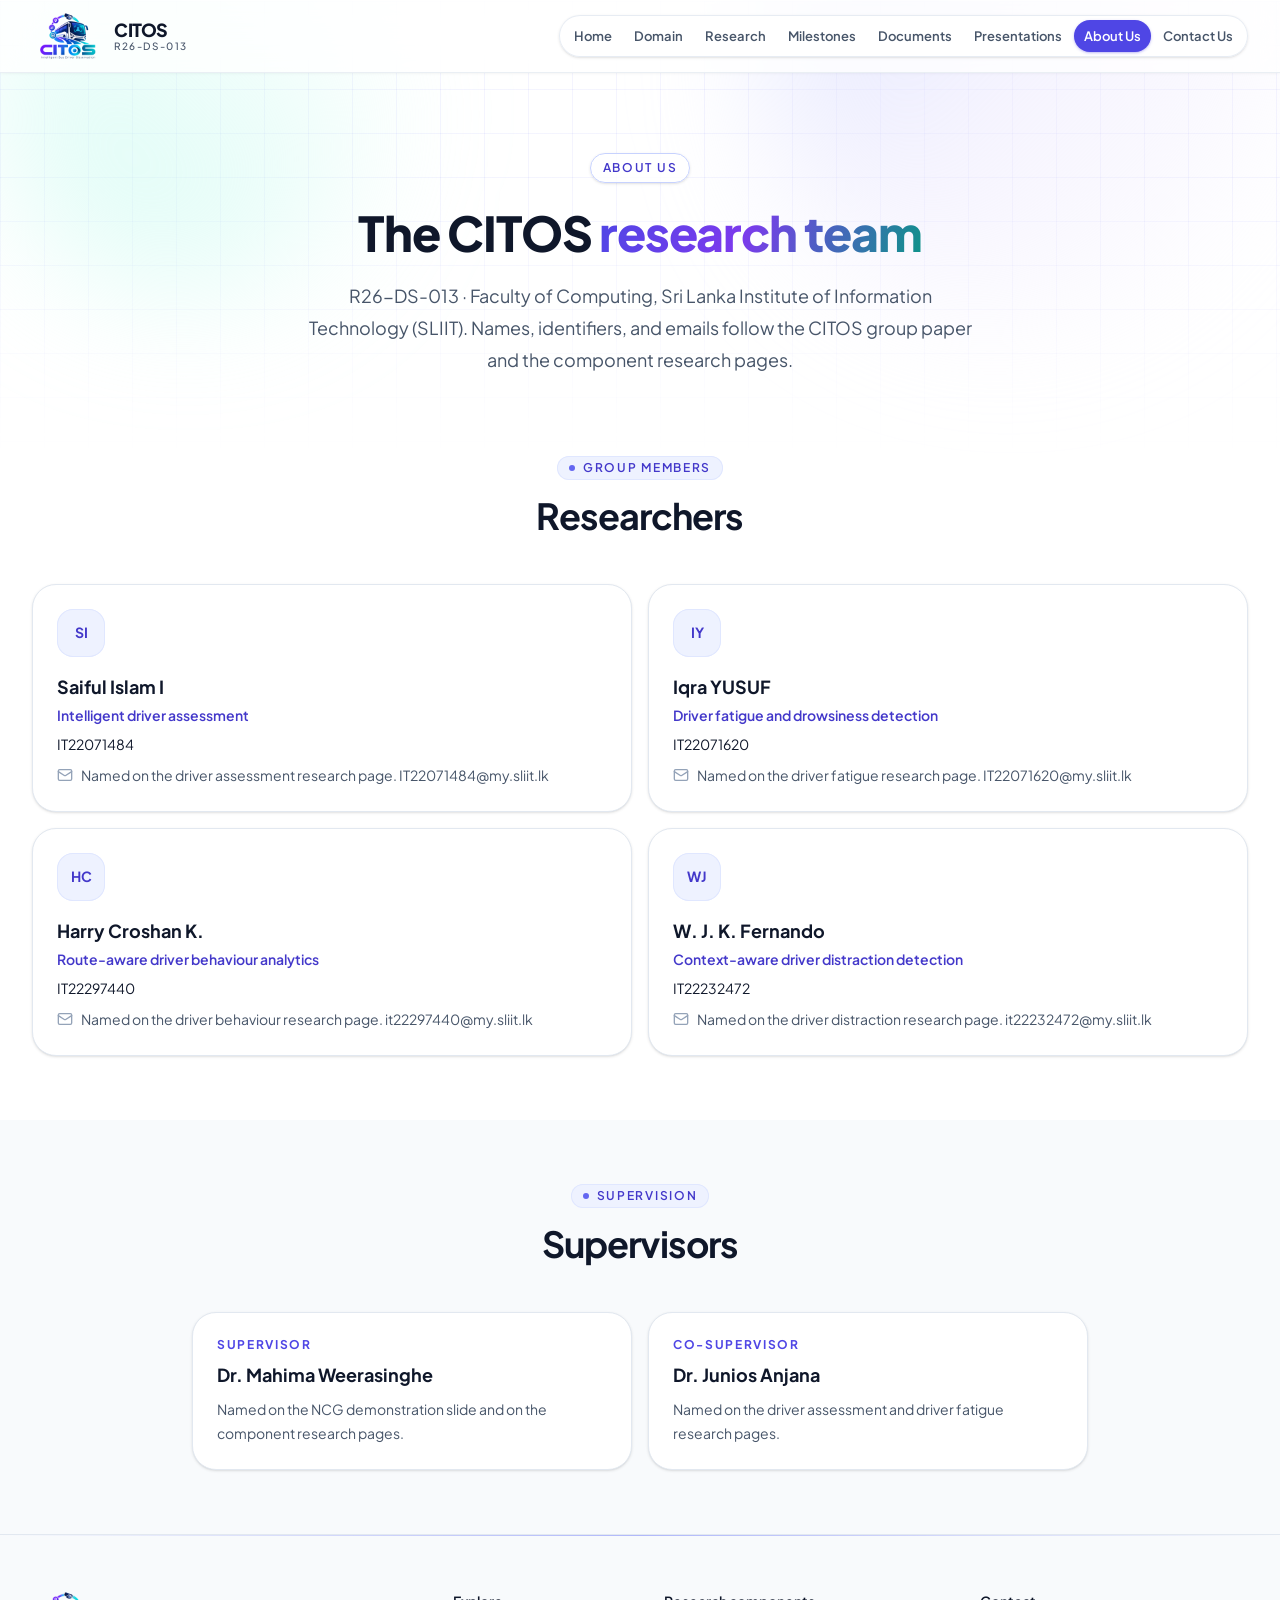
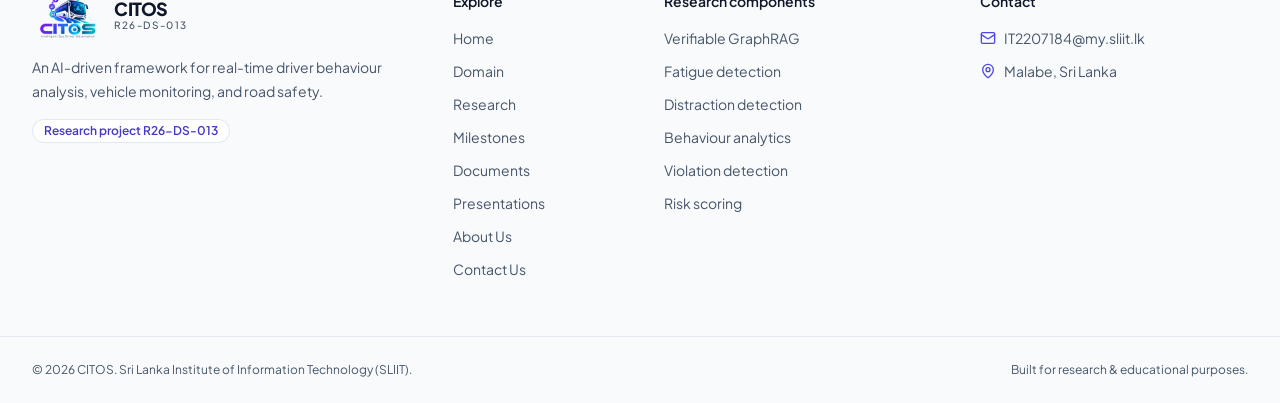
==== commit 9afd5c3f: "email service added" ====
--- a/about.html
+++ b/about.html
@@ -69,9 +69,9 @@
         </li><li class="card member lift">
           <span class="member__initials">HC</span>
           <h2 class="title-lg mt-4">Harry Croshan K.</h2>
-          <p class="member__role">Project team</p>
+          <p class="member__role">Route-aware driver behaviour analytics</p>
           <p class="member__id">IT22297440</p>
-          <p class="member__note"><svg class="icon" xmlns="http://www.w3.org/2000/svg" viewBox="0 0 24 24" fill="none" stroke="currentColor" stroke-width="2" stroke-linecap="round" stroke-linejoin="round" aria-hidden="true"><path d="m22 7-8.991 5.727a2 2 0 0 1-2.009 0L2 7"/><rect x="2" y="4" width="20" height="16" rx="2"/></svg><span>Author of the CITOS group paper. it22297440@my.sliit.lk</span></p>
+          <p class="member__note"><svg class="icon" xmlns="http://www.w3.org/2000/svg" viewBox="0 0 24 24" fill="none" stroke="currentColor" stroke-width="2" stroke-linecap="round" stroke-linejoin="round" aria-hidden="true"><path d="m22 7-8.991 5.727a2 2 0 0 1-2.009 0L2 7"/><rect x="2" y="4" width="20" height="16" rx="2"/></svg><span>Named on the driver behaviour research page. it22297440@my.sliit.lk</span></p>
         </li><li class="card member lift">
           <span class="member__initials">WJ</span>
           <h2 class="title-lg mt-4">W. J. K. Fernando</h2>
--- a/css/styles.css
+++ b/css/styles.css
@@ -5918,3 +5918,123 @@
     white-space: normal;
   }
 }
+
+@layer components {
+  /* Longer key-result values (e.g. "0.293 → 0.065") start one size smaller on narrow screens. */
+  .key-result--fit strong {
+    font-size: 1.5rem;
+    line-height: 2rem;
+
+    @media (width >= 40rem) {
+      font-size: 1.875rem;
+      line-height: 2.25rem;
+    }
+  }
+
+  .note-box {
+    padding: 1rem;
+    border: 1px solid var(--slate-200);
+    border-radius: var(--radius-2xl);
+    background: var(--slate-50);
+    font-size: 0.875rem;
+    line-height: 1.5rem;
+    color: var(--muted);
+  }
+
+  .formula .formula__text {
+    margin-block-start: 0.75rem;
+    font-family: var(--font-sans);
+    font-size: 0.875rem;
+    line-height: 1.5rem;
+    color: var(--muted);
+  }
+}
+
+/* ───────── Contact form result (set by contact.php through the URL fragment) ───────── */
+@layer components {
+  .form-result,
+  .form-alert {
+    display: none;
+  }
+
+  .form-alert {
+    align-items: flex-start;
+    gap: 0.75rem;
+    margin-block-end: 1.25rem;
+    padding: 1rem;
+    border: 1px solid var(--rose-200);
+    border-radius: var(--radius-2xl);
+    background: var(--rose-50);
+    font-size: 0.875rem;
+    line-height: 1.5rem;
+    color: var(--rose-800);
+
+    .icon {
+      margin-block-start: 0.125rem;
+      font-size: 1.25rem;
+    }
+
+    &:target {
+      display: flex;
+    }
+  }
+
+  .form-result {
+    flex-direction: column;
+    align-items: center;
+    justify-content: center;
+    padding: 4rem 1.5rem;
+    border: 1px solid var(--emerald-200);
+    border-radius: var(--radius-3xl);
+    background: rgb(236 253 245 / 0.6);
+    text-align: center;
+    animation: fade-up 0.7s var(--ease-out) both;
+
+    &:target {
+      display: flex;
+    }
+
+    h3 {
+      margin-block-start: 1.5rem;
+      font-size: 1.5rem;
+      line-height: 2rem;
+      font-weight: 700;
+    }
+
+    p {
+      max-inline-size: 24rem;
+      margin-block-start: 0.5rem;
+      font-size: 0.875rem;
+      line-height: 1.5rem;
+      color: var(--muted);
+    }
+
+    .btn {
+      margin-block-start: 2rem;
+    }
+  }
+
+  .form-result__icon {
+    display: grid;
+    place-items: center;
+    inline-size: 4rem;
+    block-size: 4rem;
+    border-radius: var(--radius-full);
+    background: var(--emerald-100);
+    font-size: 2.25rem;
+    color: var(--emerald-600);
+  }
+
+  /* After a successful send the confirmation replaces the form. */
+  .form-card:has(#sent:target) > :not(#sent, h2) {
+    display: none;
+  }
+
+  .honeypot {
+    position: absolute;
+    inset-inline-start: -9999px;
+    inline-size: 0;
+    block-size: 0;
+    overflow: hidden;
+  }
+}
